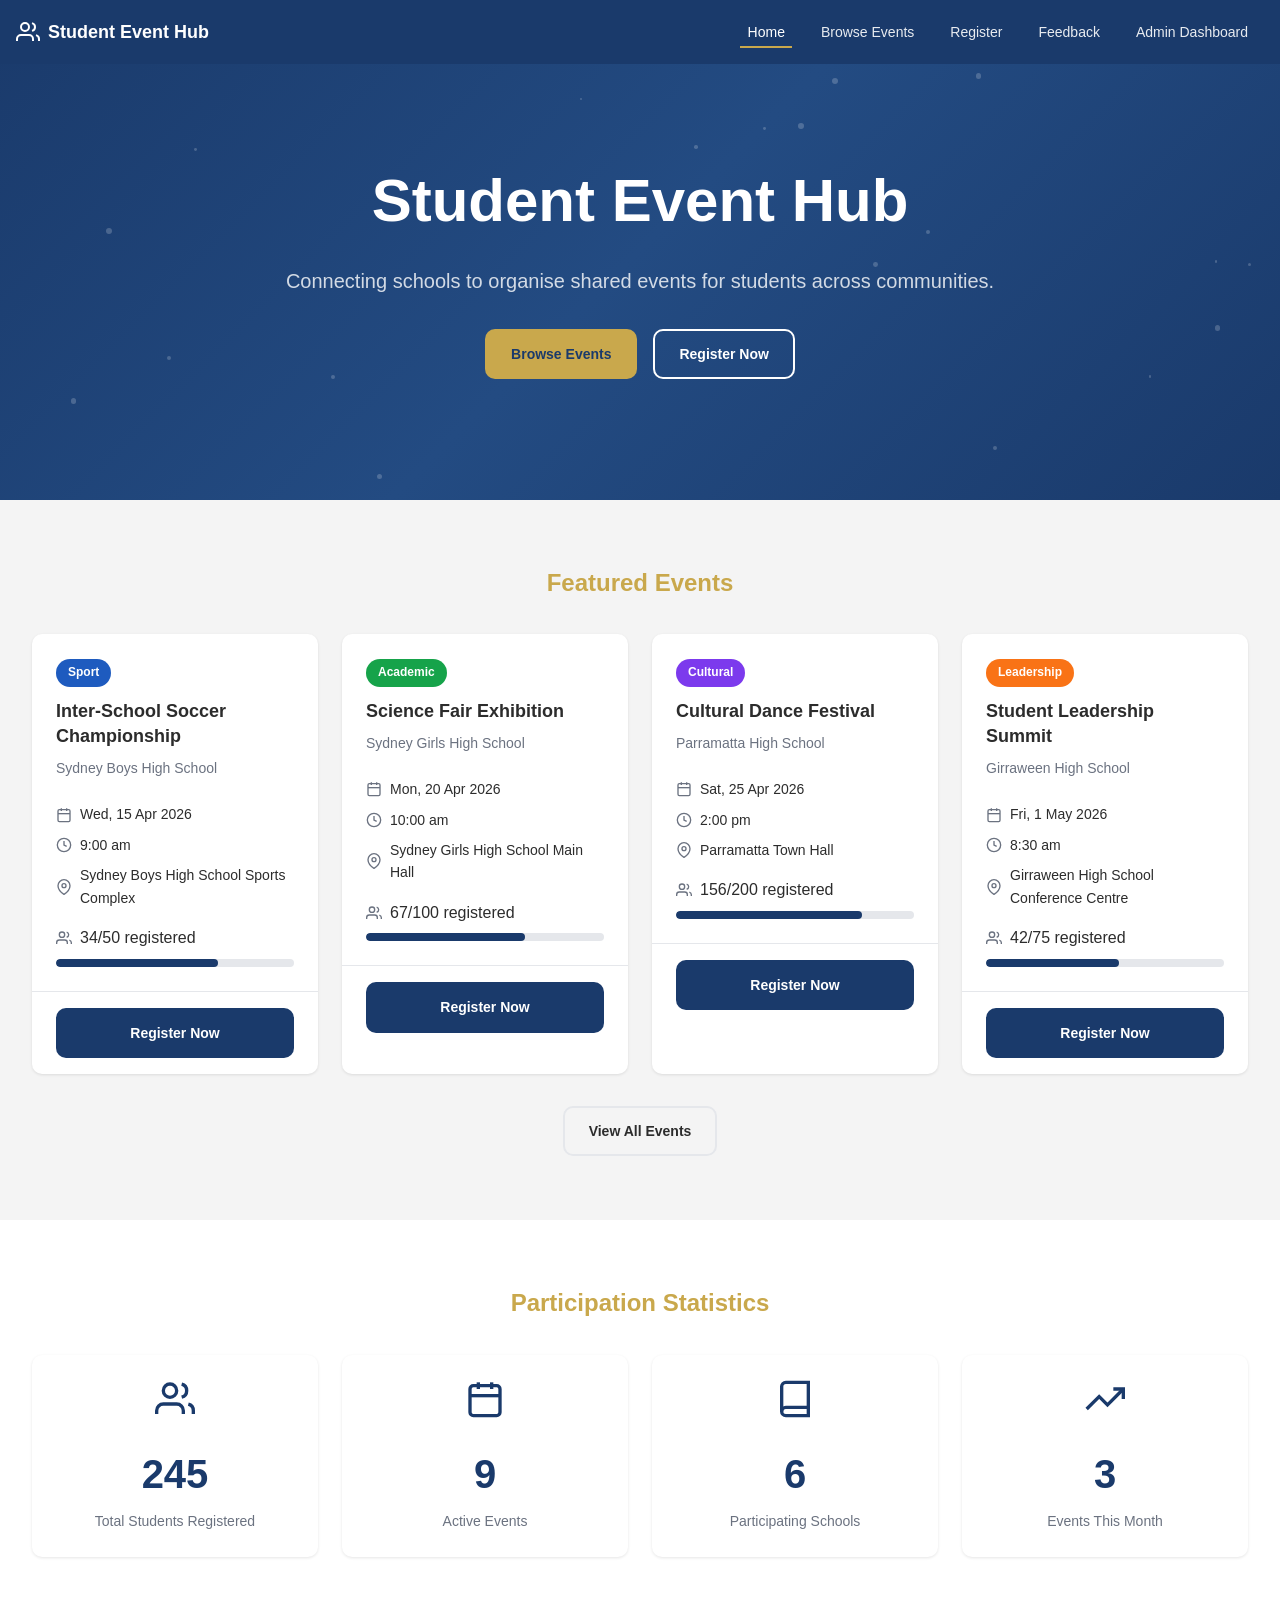
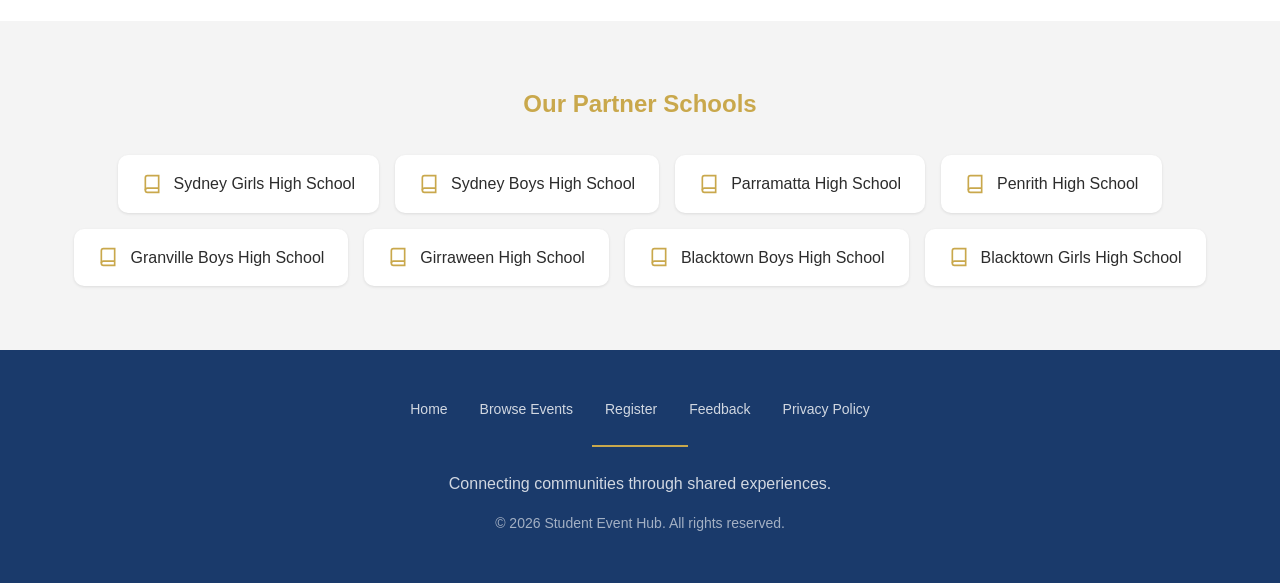
==== index.html @ 15049dcd "Add files via upload" ====
<!DOCTYPE html>
<html lang="en">
<head>
    <meta charset="UTF-8">
    <meta name="viewport" content="width=device-width, initial-scale=1.0">
    <title>Student Event Hub - Connecting Schools Through Events</title>
    <meta name="description" content="Connecting schools to organise shared events for students across communities.">
    <link rel="stylesheet" href="css/style.css">
</head>
<body>
    <!-- Navigation -->
    <nav class="navbar" id="navbar">
        <div class="nav-container">
            <a href="index.html" class="logo">
                <svg class="logo-icon" viewBox="0 0 24 24" fill="none" stroke="currentColor" stroke-width="2">
                    <path d="M17 21v-2a4 4 0 0 0-4-4H5a4 4 0 0 0-4 4v2"></path>
                    <circle cx="9" cy="7" r="4"></circle>
                    <path d="M23 21v-2a4 4 0 0 0-3-3.87"></path>
                    <path d="M16 3.13a4 4 0 0 1 0 7.75"></path>
                </svg>
                <span>Student Event Hub</span>
            </a>
            <button class="mobile-menu-btn" id="mobileMenuBtn" aria-label="Toggle menu">
                <span class="hamburger"></span>
            </button>
            <ul class="nav-links" id="navLinks">
                <li><a href="index.html" class="active">Home</a></li>
                <li><a href="events.html">Browse Events</a></li>
                <li><a href="register.html">Register</a></li>
                <li><a href="feedback.html">Feedback</a></li>
                <li><a href="admin.html">Admin Dashboard</a></li>
            </ul>
        </div>
    </nav>

    <!-- Hero Section -->
    <section class="hero">
        <div class="hero-particles" id="heroParticles"></div>
        <div class="hero-content">
            <h1 class="hero-title animate-fade-up">Student Event Hub</h1>
            <p class="hero-subtitle animate-fade-up delay-1">Connecting schools to organise shared events for students across communities.</p>
            <div class="hero-buttons animate-fade-up delay-2">
                <a href="events.html" class="btn btn-gold">Browse Events</a>
                <a href="register.html" class="btn btn-outline">Register Now</a>
            </div>
        </div>
    </section>

    <!-- Featured Events Section -->
    <section class="section section-gray">
        <div class="container">
            <h2 class="section-heading">Featured Events</h2>
            <div class="events-grid" id="featuredEvents">
                <!-- Events will be populated by JavaScript -->
            </div>
            <div class="text-center mt-8">
                <a href="events.html" class="btn btn-outline-dark">View All Events</a>
            </div>
        </div>
    </section>

    <!-- Statistics Section -->
    <section class="section section-white">
        <div class="container">
            <h2 class="section-heading">Participation Statistics</h2>
            <div class="stats-grid">
                <div class="stat-card">
                    <svg class="stat-icon" viewBox="0 0 24 24" fill="none" stroke="currentColor" stroke-width="2">
                        <path d="M17 21v-2a4 4 0 0 0-4-4H5a4 4 0 0 0-4 4v2"></path>
                        <circle cx="9" cy="7" r="4"></circle>
                        <path d="M23 21v-2a4 4 0 0 0-3-3.87"></path>
                        <path d="M16 3.13a4 4 0 0 1 0 7.75"></path>
                    </svg>
                    <span class="stat-number" data-target="324">0</span>
                    <span class="stat-label">Total Students Registered</span>
                </div>
                <div class="stat-card">
                    <svg class="stat-icon" viewBox="0 0 24 24" fill="none" stroke="currentColor" stroke-width="2">
                        <rect x="3" y="4" width="18" height="18" rx="2" ry="2"></rect>
                        <line x1="16" y1="2" x2="16" y2="6"></line>
                        <line x1="8" y1="2" x2="8" y2="6"></line>
                        <line x1="3" y1="10" x2="21" y2="10"></line>
                    </svg>
                    <span class="stat-number" data-target="12">0</span>
                    <span class="stat-label">Active Events</span>
                </div>
                <div class="stat-card">
                    <svg class="stat-icon" viewBox="0 0 24 24" fill="none" stroke="currentColor" stroke-width="2">
                        <path d="M4 19.5A2.5 2.5 0 0 1 6.5 17H20"></path>
                        <path d="M6.5 2H20v20H6.5A2.5 2.5 0 0 1 4 19.5v-15A2.5 2.5 0 0 1 6.5 2z"></path>
                    </svg>
                    <span class="stat-number" data-target="8">0</span>
                    <span class="stat-label">Participating Schools</span>
                </div>
                <div class="stat-card">
                    <svg class="stat-icon" viewBox="0 0 24 24" fill="none" stroke="currentColor" stroke-width="2">
                        <polyline points="23 6 13.5 15.5 8.5 10.5 1 18"></polyline>
                        <polyline points="17 6 23 6 23 12"></polyline>
                    </svg>
                    <span class="stat-number" data-target="5">0</span>
                    <span class="stat-label">Events This Month</span>
                </div>
            </div>
        </div>
    </section>

    <!-- Partner Schools Section -->
    <section class="section section-gray">
        <div class="container">
            <h2 class="section-heading">Our Partner Schools</h2>
            <div class="schools-grid" id="partnerSchools">
                <!-- Schools will be populated by JavaScript -->
            </div>
        </div>
    </section>

    <!-- Footer -->
    <footer class="footer">
        <div class="container">
            <nav class="footer-nav">
                <a href="index.html">Home</a>
                <a href="events.html">Browse Events</a>
                <a href="register.html">Register</a>
                <a href="feedback.html">Feedback</a>
                <a href="privacy.html">Privacy Policy</a>
            </nav>
            <div class="footer-divider"></div>
            <p class="footer-tagline">Connecting communities through shared experiences.</p>
            <p class="footer-copyright">&copy; 2026 Student Event Hub. All rights reserved.</p>
        </div>
    </footer>

    <script src="js/data.js"></script>
    <script src="js/main.js"></script>
    <script src="js/home.js"></script>
</body>
</html>
---- css/style.css ----
/* ===== CSS Variables ===== */
:root {
    --navy: #1a3a6b;
    --navy-light: #234b82;
    --gold: #c9a84c;
    --background: #f4f4f4;
    --foreground: #2c2c2c;
    --card: #ffffff;
    --muted: #6b7280;
    --border: #e5e7eb;
    --destructive: #dc2626;
    --sport-blue: #1e5bbf;
    --academic-green: #16a34a;
    --cultural-purple: #7c3aed;
    --leadership-orange: #f97316;
    --radius: 0.625rem;
    --shadow: 0 1px 3px rgba(0, 0, 0, 0.1);
    --shadow-lg: 0 10px 15px -3px rgba(0, 0, 0, 0.1);
}

/* ===== Reset & Base ===== */
*, *::before, *::after {
    box-sizing: border-box;
    margin: 0;
    padding: 0;
}

html {
    scroll-behavior: smooth;
}

body {
    font-family: -apple-system, BlinkMacSystemFont, 'Segoe UI', Roboto, 'Helvetica Neue', Arial, sans-serif;
    background-color: var(--background);
    color: var(--foreground);
    line-height: 1.6;
    min-height: 100vh;
}

a {
    text-decoration: none;
    color: inherit;
}

ul {
    list-style: none;
}

button, input, select, textarea {
    font-family: inherit;
    font-size: inherit;
}

img {
    max-width: 100%;
    display: block;
}

/* ===== Utilities ===== */
.container {
    width: 100%;
    max-width: 1280px;
    margin: 0 auto;
    padding: 0 1rem;
}

.text-center {
    text-align: center;
}

.mt-8 {
    margin-top: 2rem;
}

/* ===== Animations ===== */
@keyframes fadeUp {
    from {
        opacity: 0;
        transform: translateY(20px);
    }
    to {
        opacity: 1;
        transform: translateY(0);
    }
}

@keyframes pulse {
    0%, 100% {
        opacity: 0.2;
    }
    50% {
        opacity: 0.5;
    }
}

@keyframes spin {
    to {
        transform: rotate(360deg);
    }
}

.animate-fade-up {
    animation: fadeUp 0.7s ease-out forwards;
    opacity: 0;
}

.delay-1 {
    animation-delay: 0.1s;
}

.delay-2 {
    animation-delay: 0.2s;
}

/* ===== Navigation ===== */
.navbar {
    position: fixed;
    top: 0;
    left: 0;
    right: 0;
    z-index: 1000;
    background-color: var(--navy);
    transition: box-shadow 0.3s ease;
}

.navbar.scrolled {
    box-shadow: var(--shadow-lg);
}

.nav-container {
    display: flex;
    align-items: center;
    justify-content: space-between;
    height: 64px;
    max-width: 1280px;
    margin: 0 auto;
    padding: 0 1rem;
}

.logo {
    display: flex;
    align-items: center;
    gap: 0.5rem;
    color: white;
    font-weight: 700;
    font-size: 1.125rem;
}

.logo-icon {
    width: 24px;
    height: 24px;
}

.nav-links {
    display: flex;
    align-items: center;
    gap: 0.25rem;
}

.nav-links a {
    position: relative;
    padding: 0.5rem 1rem;
    font-size: 0.875rem;
    font-weight: 500;
    color: rgba(255, 255, 255, 0.9);
    transition: color 0.3s ease;
}

.nav-links a::after {
    content: '';
    position: absolute;
    bottom: 0;
    left: 50%;
    transform: translateX(-50%);
    width: 0;
    height: 2px;
    background-color: var(--gold);
    transition: width 0.3s ease;
}

.nav-links a:hover,
.nav-links a.active {
    color: white;
}

.nav-links a:hover::after,
.nav-links a.active::after {
    width: 75%;
}

/* Mobile Menu */
.mobile-menu-btn {
    display: none;
    padding: 0.5rem;
    background: none;
    border: none;
    cursor: pointer;
}

.hamburger {
    display: block;
    width: 24px;
    height: 2px;
    background-color: white;
    position: relative;
    transition: background-color 0.3s ease;
}

.hamburger::before,
.hamburger::after {
    content: '';
    position: absolute;
    left: 0;
    width: 24px;
    height: 2px;
    background-color: white;
    transition: transform 0.3s ease;
}

.hamburger::before {
    top: -8px;
}

.hamburger::after {
    top: 8px;
}

.mobile-menu-btn.active .hamburger {
    background-color: transparent;
}

.mobile-menu-btn.active .hamburger::before {
    transform: translateY(8px) rotate(45deg);
}

.mobile-menu-btn.active .hamburger::after {
    transform: translateY(-8px) rotate(-45deg);
}

@media (max-width: 768px) {
    .mobile-menu-btn {
        display: block;
    }
    
    .nav-links {
        position: absolute;
        top: 64px;
        left: 0;
        right: 0;
        flex-direction: column;
        align-items: stretch;
        background-color: var(--navy);
        padding-bottom: 1rem;
        display: none;
    }
    
    .nav-links.active {
        display: flex;
    }
    
    .nav-links a {
        padding: 0.75rem 1rem;
    }
    
    .nav-links a:hover,
    .nav-links a.active {
        background-color: rgba(255, 255, 255, 0.1);
    }
    
    .nav-links a.active {
        border-left: 2px solid var(--gold);
    }
    
    .nav-links a::after {
        display: none;
    }
}

/* ===== Hero Section ===== */
.hero {
    position: relative;
    background: linear-gradient(135deg, var(--navy) 0%, var(--navy-light) 50%, var(--navy) 100%);
    padding: 8rem 1rem 6rem;
    min-height: 500px;
    display: flex;
    align-items: center;
    justify-content: center;
    overflow: hidden;
}

.hero-particles {
    position: absolute;
    inset: 0;
    pointer-events: none;
}

.particle {
    position: absolute;
    border-radius: 50%;
    background-color: white;
    opacity: 0.2;
    animation: pulse 3s ease-in-out infinite;
}

.hero-content {
    position: relative;
    text-align: center;
    max-width: 800px;
}

.hero-title {
    font-size: 2.5rem;
    font-weight: 700;
    color: white;
    margin-bottom: 1rem;
    text-wrap: balance;
}

.hero-subtitle {
    font-size: 1.125rem;
    color: rgba(255, 255, 255, 0.8);
    margin-bottom: 2rem;
    text-wrap: pretty;
}

.hero-buttons {
    display: flex;
    flex-wrap: wrap;
    gap: 1rem;
    justify-content: center;
}

@media (min-width: 640px) {
    .hero-title {
        font-size: 3rem;
    }
    
    .hero-subtitle {
        font-size: 1.25rem;
    }
}

@media (min-width: 1024px) {
    .hero-title {
        font-size: 3.75rem;
    }
}

/* ===== Buttons ===== */
.btn {
    display: inline-flex;
    align-items: center;
    justify-content: center;
    gap: 0.5rem;
    padding: 0.75rem 1.5rem;
    font-size: 0.875rem;
    font-weight: 600;
    border-radius: var(--radius);
    border: 2px solid transparent;
    cursor: pointer;
    transition: all 0.3s ease;
}

.btn-gold {
    background-color: var(--gold);
    color: var(--navy);
}

.btn-gold:hover {
    background-color: rgba(201, 168, 76, 0.9);
}

.btn-outline {
    background-color: transparent;
    border-color: white;
    color: white;
}

.btn-outline:hover {
    background-color: rgba(255, 255, 255, 0.1);
}

.btn-outline-dark {
    background-color: transparent;
    border-color: var(--border);
    color: var(--foreground);
}

.btn-outline-dark:hover {
    background-color: var(--navy);
    border-color: var(--navy);
    color: white;
}

.btn-primary {
    background-color: var(--navy);
    color: white;
}

.btn-primary:hover {
    background-color: var(--navy-light);
}

.btn-primary:disabled {
    opacity: 0.6;
    cursor: not-allowed;
}

.btn-block {
    width: 100%;
}

/* ===== Sections ===== */
.section {
    padding: 4rem 1rem;
}

.section-gray {
    background-color: var(--background);
}

.section-white {
    background-color: white;
}

.section-navy {
    background-color: var(--navy);
}

.section-heading {
    font-size: 1.5rem;
    font-weight: 700;
    color: var(--gold);
    text-align: center;
    margin-bottom: 2rem;
}

.page-header {
    background-color: var(--navy);
    padding: 5rem 1rem 3rem;
}

.page-header .section-heading {
    color: white;
}

/* ===== Event Cards ===== */
.events-grid {
    display: grid;
    gap: 1.5rem;
    grid-template-columns: 1fr;
}

@media (min-width: 640px) {
    .events-grid {
        grid-template-columns: repeat(2, 1fr);
    }
}

@media (min-width: 1024px) {
    .events-grid {
        grid-template-columns: repeat(4, 1fr);
    }
    
    .events-grid.three-col {
        grid-template-columns: repeat(3, 1fr);
    }
}

.event-card {
    background-color: var(--card);
    border-radius: var(--radius);
    overflow: hidden;
    box-shadow: var(--shadow);
    transition: all 0.3s ease;
    cursor: pointer;
}

.event-card:hover {
    transform: translateY(-4px);
    box-shadow: var(--shadow-lg);
}

.event-card-header {
    padding: 1.5rem;
    position: relative;
}

.event-badge {
    display: inline-block;
    padding: 0.25rem 0.75rem;
    font-size: 0.75rem;
    font-weight: 600;
    border-radius: 9999px;
    color: white;
    margin-bottom: 0.75rem;
}

.badge-sport {
    background-color: var(--sport-blue);
}

.badge-academic {
    background-color: var(--academic-green);
}

.badge-cultural {
    background-color: var(--cultural-purple);
}

.badge-leadership {
    background-color: var(--leadership-orange);
}

.event-title {
    font-size: 1.125rem;
    font-weight: 600;
    color: var(--foreground);
    margin-bottom: 0.5rem;
    line-height: 1.4;
}

.event-school {
    font-size: 0.875rem;
    color: var(--muted);
}

.event-card-body {
    padding: 0 1.5rem 1.5rem;
}

.event-info {
    display: flex;
    flex-direction: column;
    gap: 0.5rem;
    font-size: 0.875rem;
    color: var(--foreground);
}

.event-info-item {
    display: flex;
    align-items: center;
    gap: 0.5rem;
}

.event-info-item svg {
    width: 16px;
    height: 16px;
    color: var(--muted);
    flex-shrink: 0;
}

.event-capacity {
    margin-top: 1rem;
}

.capacity-bar {
    height: 8px;
    background-color: var(--border);
    border-radius: 4px;
    overflow: hidden;
    margin-top: 0.5rem;
}

.capacity-fill {
    height: 100%;
    background-color: var(--navy);
    border-radius: 4px;
    transition: width 0.5s ease;
}

.capacity-fill.warning {
    background-color: var(--leadership-orange);
}

.capacity-fill.full {
    background-color: var(--destructive);
}

.event-card-footer {
    padding: 1rem 1.5rem;
    border-top: 1px solid var(--border);
}

/* ===== Stats Section ===== */
.stats-grid {
    display: grid;
    gap: 1.5rem;
    grid-template-columns: 1fr;
}

@media (min-width: 640px) {
    .stats-grid {
        grid-template-columns: repeat(2, 1fr);
    }
}

@media (min-width: 1024px) {
    .stats-grid {
        grid-template-columns: repeat(4, 1fr);
    }
}

.stat-card {
    background-color: var(--card);
    border-radius: var(--radius);
    padding: 1.5rem;
    text-align: center;
    box-shadow: var(--shadow);
    transition: box-shadow 0.3s ease;
}

.stat-card:hover {
    box-shadow: var(--shadow-lg);
}

.stat-icon {
    width: 40px;
    height: 40px;
    margin: 0 auto 1rem;
    color: var(--navy);
}

.stat-number {
    display: block;
    font-size: 2.5rem;
    font-weight: 700;
    color: var(--navy);
}

.stat-label {
    display: block;
    font-size: 0.875rem;
    color: var(--muted);
    margin-top: 0.25rem;
}

/* ===== Schools Grid ===== */
.schools-grid {
    display: flex;
    flex-wrap: wrap;
    justify-content: center;
    gap: 1rem;
}

.school-card {
    display: flex;
    align-items: center;
    gap: 0.75rem;
    padding: 1rem 1.5rem;
    background-color: var(--card);
    border-radius: var(--radius);
    box-shadow: var(--shadow);
    transition: all 0.3s ease;
    cursor: pointer;
}

.school-card:hover {
    transform: translateY(-2px);
    box-shadow: var(--shadow-lg);
}

.school-card svg {
    width: 20px;
    height: 20px;
    color: var(--gold);
}

.school-card span {
    font-weight: 500;
    color: var(--foreground);
    transition: color 0.3s ease;
}

.school-card:hover span {
    color: var(--navy);
}

/* ===== Forms ===== */
.form-card {
    background-color: var(--card);
    border-radius: var(--radius);
    box-shadow: var(--shadow);
    overflow: hidden;
}

.form-header {
    padding: 1.5rem;
    border-bottom: 1px solid var(--border);
}

.form-title {
    font-size: 1.25rem;
    font-weight: 600;
    color: var(--foreground);
    margin-bottom: 0.25rem;
}

.form-description {
    font-size: 0.875rem;
    color: var(--muted);
}

.form-body {
    padding: 1.5rem;
}

.form-group {
    margin-bottom: 1.5rem;
}

.form-group:last-child {
    margin-bottom: 0;
}

.form-label {
    display: block;
    font-size: 0.875rem;
    font-weight: 500;
    color: var(--foreground);
    margin-bottom: 0.5rem;
}

.form-input,
.form-select,
.form-textarea {
    width: 100%;
    padding: 0.75rem 1rem;
    font-size: 0.875rem;
    border: 1px solid var(--border);
    border-radius: var(--radius);
    background-color: white;
    color: var(--foreground);
    transition: border-color 0.3s ease, box-shadow 0.3s ease;
}

.form-input:focus,
.form-select:focus,
.form-textarea:focus {
    outline: none;
    border-color: var(--navy);
    box-shadow: 0 0 0 3px rgba(26, 58, 107, 0.1);
}

.form-input.error,
.form-select.error,
.form-textarea.error {
    border-color: var(--destructive);
}

.form-error {
    font-size: 0.75rem;
    color: var(--destructive);
    margin-top: 0.25rem;
}

.form-textarea {
    min-height: 120px;
    resize: vertical;
}

/* Search Input */
.search-wrapper {
    position: relative;
}

.search-wrapper svg {
    position: absolute;
    left: 1rem;
    top: 50%;
    transform: translateY(-50%);
    width: 16px;
    height: 16px;
    color: var(--muted);
}

.search-wrapper .form-input {
    padding-left: 2.5rem;
}

/* ===== Star Rating ===== */
.star-rating {
    display: flex;
    gap: 0.25rem;
}

.star-rating button {
    background: none;
    border: none;
    cursor: pointer;
    padding: 0.25rem;
    transition: transform 0.2s ease;
}

.star-rating button:hover {
    transform: scale(1.1);
}

.star-rating svg {
    width: 32px;
    height: 32px;
    color: var(--muted);
    transition: color 0.2s ease;
}

.star-rating button.active svg,
.star-rating button:hover svg {
    color: var(--gold);
    fill: var(--gold);
}

.star-display {
    display: flex;
    gap: 2px;
}

.star-display svg {
    width: 14px;
    height: 14px;
    color: var(--muted);
}

.star-display svg.filled {
    color: var(--gold);
    fill: var(--gold);
}

/* ===== Success Message ===== */
.success-message {
    text-align: center;
    padding: 2rem;
    animation: fadeUp 0.5s ease-out;
}

.success-icon {
    width: 80px;
    height: 80px;
    border-radius: 50%;
    background-color: rgba(22, 163, 74, 0.1);
    display: flex;
    align-items: center;
    justify-content: center;
    margin: 0 auto 1rem;
}

.success-icon svg {
    width: 40px;
    height: 40px;
    color: var(--academic-green);
}

.success-title {
    font-size: 1.5rem;
    font-weight: 700;
    color: var(--foreground);
    margin-bottom: 0.5rem;
}

.success-text {
    color: var(--muted);
    margin-bottom: 1.5rem;
}

/* ===== Feedback Cards ===== */
.feedback-list {
    display: flex;
    flex-direction: column;
    gap: 1rem;
    max-height: 500px;
    overflow-y: auto;
    padding-right: 0.5rem;
}

.feedback-card {
    background-color: var(--card);
    border-radius: var(--radius);
    padding: 1rem;
    box-shadow: var(--shadow);
    animation: fadeUp 0.3s ease-out;
}

.feedback-header {
    display: flex;
    align-items: center;
    justify-content: space-between;
    margin-bottom: 0.5rem;
}

.feedback-event {
    font-weight: 500;
    color: var(--foreground);
}

.feedback-comment {
    font-size: 0.875rem;
    color: var(--foreground);
    line-height: 1.5;
}

.feedback-date {
    font-size: 0.75rem;
    color: var(--muted);
    margin-top: 0.5rem;
}

/* ===== Filters ===== */
.filters-section {
    background-color: white;
    border-bottom: 1px solid var(--border);
    padding: 1.5rem 1rem;
}

.filters-grid {
    display: grid;
    gap: 1rem;
    grid-template-columns: 1fr;
}

@media (min-width: 640px) {
    .filters-grid {
        grid-template-columns: 2fr repeat(3, 1fr);
    }
}

.filter-toggle {
    display: flex;
    align-items: center;
    gap: 0.5rem;
}

@media (min-width: 640px) {
    .filter-toggle {
        display: none;
    }
}

/* ===== Admin Dashboard ===== */
.admin-grid {
    display: grid;
    gap: 1.5rem;
    grid-template-columns: 1fr;
}

@media (min-width: 1024px) {
    .admin-grid {
        grid-template-columns: repeat(2, 1fr);
    }
}

.admin-card {
    background-color: var(--card);
    border-radius: var(--radius);
    box-shadow: var(--shadow);
    overflow: hidden;
}

.admin-card-header {
    padding: 1rem 1.5rem;
    border-bottom: 1px solid var(--border);
    display: flex;
    align-items: center;
    justify-content: space-between;
}

.admin-card-title {
    font-size: 1.125rem;
    font-weight: 600;
    color: var(--foreground);
}

.admin-card-body {
    padding: 1.5rem;
}

.admin-table {
    width: 100%;
    border-collapse: collapse;
}

.admin-table th,
.admin-table td {
    padding: 0.75rem;
    text-align: left;
    border-bottom: 1px solid var(--border);
    font-size: 0.875rem;
}

.admin-table th {
    font-weight: 600;
    color: var(--muted);
    background-color: var(--background);
}

.admin-table td {
    color: var(--foreground);
}

.admin-table tr:last-child td {
    border-bottom: none;
}

.table-responsive {
    overflow-x: auto;
}

/* ===== Tabs ===== */
.tabs {
    display: flex;
    border-bottom: 1px solid var(--border);
    margin-bottom: 1.5rem;
}

.tab {
    padding: 0.75rem 1.5rem;
    font-size: 0.875rem;
    font-weight: 500;
    color: var(--muted);
    background: none;
    border: none;
    cursor: pointer;
    position: relative;
    transition: color 0.3s ease;
}

.tab:hover {
    color: var(--foreground);
}

.tab.active {
    color: var(--navy);
}

.tab.active::after {
    content: '';
    position: absolute;
    bottom: -1px;
    left: 0;
    right: 0;
    height: 2px;
    background-color: var(--navy);
}

.tab-content {
    display: none;
}

.tab-content.active {
    display: block;
}

/* ===== Empty State ===== */
.empty-state {
    text-align: center;
    padding: 4rem 2rem;
}

.empty-icon {
    width: 96px;
    height: 96px;
    border-radius: 50%;
    background-color: var(--background);
    display: flex;
    align-items: center;
    justify-content: center;
    margin: 0 auto 1rem;
}

.empty-icon svg {
    width: 40px;
    height: 40px;
    color: var(--muted);
}

.empty-title {
    font-size: 1.125rem;
    font-weight: 600;
    color: var(--foreground);
    margin-bottom: 0.25rem;
}

.empty-text {
    color: var(--muted);
    margin-bottom: 1rem;
}

/* ===== Privacy Policy ===== */
.prose {
    max-width: 800px;
    margin: 0 auto;
}

.prose h3 {
    font-size: 1.25rem;
    font-weight: 600;
    color: var(--foreground);
    margin: 2rem 0 1rem;
}

.prose p {
    color: var(--foreground);
    margin-bottom: 1rem;
    line-height: 1.7;
}

.prose ul {
    margin-bottom: 1rem;
    padding-left: 1.5rem;
}

.prose li {
    color: var(--foreground);
    margin-bottom: 0.5rem;
    list-style: disc;
}

/* ===== Footer ===== */
.footer {
    background-color: var(--navy);
    color: white;
    padding: 3rem 1rem;
}

.footer-nav {
    display: flex;
    flex-wrap: wrap;
    justify-content: center;
    gap: 1rem 2rem;
    margin-bottom: 1.5rem;
}

.footer-nav a {
    font-size: 0.875rem;
    color: rgba(255, 255, 255, 0.8);
    transition: color 0.3s ease;
}

.footer-nav a:hover {
    color: white;
}

.footer-divider {
    width: 96px;
    height: 2px;
    background-color: var(--gold);
    margin: 0 auto 1.5rem;
}

.footer-tagline {
    text-align: center;
    color: rgba(255, 255, 255, 0.8);
    margin-bottom: 1rem;
}

.footer-copyright {
    text-align: center;
    font-size: 0.875rem;
    color: rgba(255, 255, 255, 0.6);
}

/* ===== Notice Box ===== */
.notice-box {
    background-color: var(--card);
    border: 1px solid var(--border);
    border-radius: var(--radius);
    padding: 1rem;
    font-size: 0.875rem;
    color: var(--muted);
    margin-top: 1.5rem;
}

/* ===== Loading Spinner ===== */
.spinner {
    width: 16px;
    height: 16px;
    border: 2px solid white;
    border-top-color: transparent;
    border-radius: 50%;
    animation: spin 0.6s linear infinite;
}

/* ===== Alert ===== */
.alert {
    padding: 0.75rem 1rem;
    border-radius: var(--radius);
    font-size: 0.875rem;
    margin-bottom: 1rem;
}

.alert-error {
    background-color: rgba(220, 38, 38, 0.1);
    color: var(--destructive);
}

/* ===== Two Column Layout ===== */
.two-col-grid {
    display: grid;
    gap: 2rem;
    grid-template-columns: 1fr;
}

@media (min-width: 1024px) {
    .two-col-grid {
        grid-template-columns: 1fr 1fr;
    }
}

.feedback-sidebar-title {
    font-size: 1.25rem;
    font-weight: 700;
    color: var(--gold);
    margin-bottom: 1rem;
}

/* ===== Modal ===== */
.modal-overlay {
    position: fixed;
    inset: 0;
    background-color: rgba(0, 0, 0, 0.5);
    display: flex;
    align-items: center;
    justify-content: center;
    z-index: 2000;
    opacity: 0;
    visibility: hidden;
    transition: opacity 0.3s ease, visibility 0.3s ease;
}

.modal-overlay.active {
    opacity: 1;
    visibility: visible;
}

.modal {
    background-color: var(--card);
    border-radius: var(--radius);
    max-width: 600px;
    width: 90%;
    max-height: 90vh;
    overflow-y: auto;
    transform: scale(0.9);
    transition: transform 0.3s ease;
}

.modal-overlay.active .modal {
    transform: scale(1);
}

.modal-header {
    padding: 1.5rem;
    border-bottom: 1px solid var(--border);
    display: flex;
    align-items: flex-start;
    justify-content: space-between;
}

.modal-title {
    font-size: 1.25rem;
    font-weight: 600;
    color: var(--foreground);
}

.modal-close {
    background: none;
    border: none;
    cursor: pointer;
    padding: 0.25rem;
    color: var(--muted);
    transition: color 0.3s ease;
}

.modal-close:hover {
    color: var(--foreground);
}

.modal-body {
    padding: 1.5rem;
}

.modal-footer {
    padding: 1rem 1.5rem;
    border-top: 1px solid var(--border);
    display: flex;
    justify-content: flex-end;
    gap: 0.5rem;
}

/* ===== Result Count ===== */
.result-count {
    font-size: 0.875rem;
    color: var(--muted);
    margin-bottom: 1rem;
}

/* ===== Scrollbar ===== */
::-webkit-scrollbar {
    width: 8px;
}

::-webkit-scrollbar-track {
    background: var(--background);
}

::-webkit-scrollbar-thumb {
    background: var(--border);
    border-radius: 4px;
}

::-webkit-scrollbar-thumb:hover {
    background: var(--muted);
}
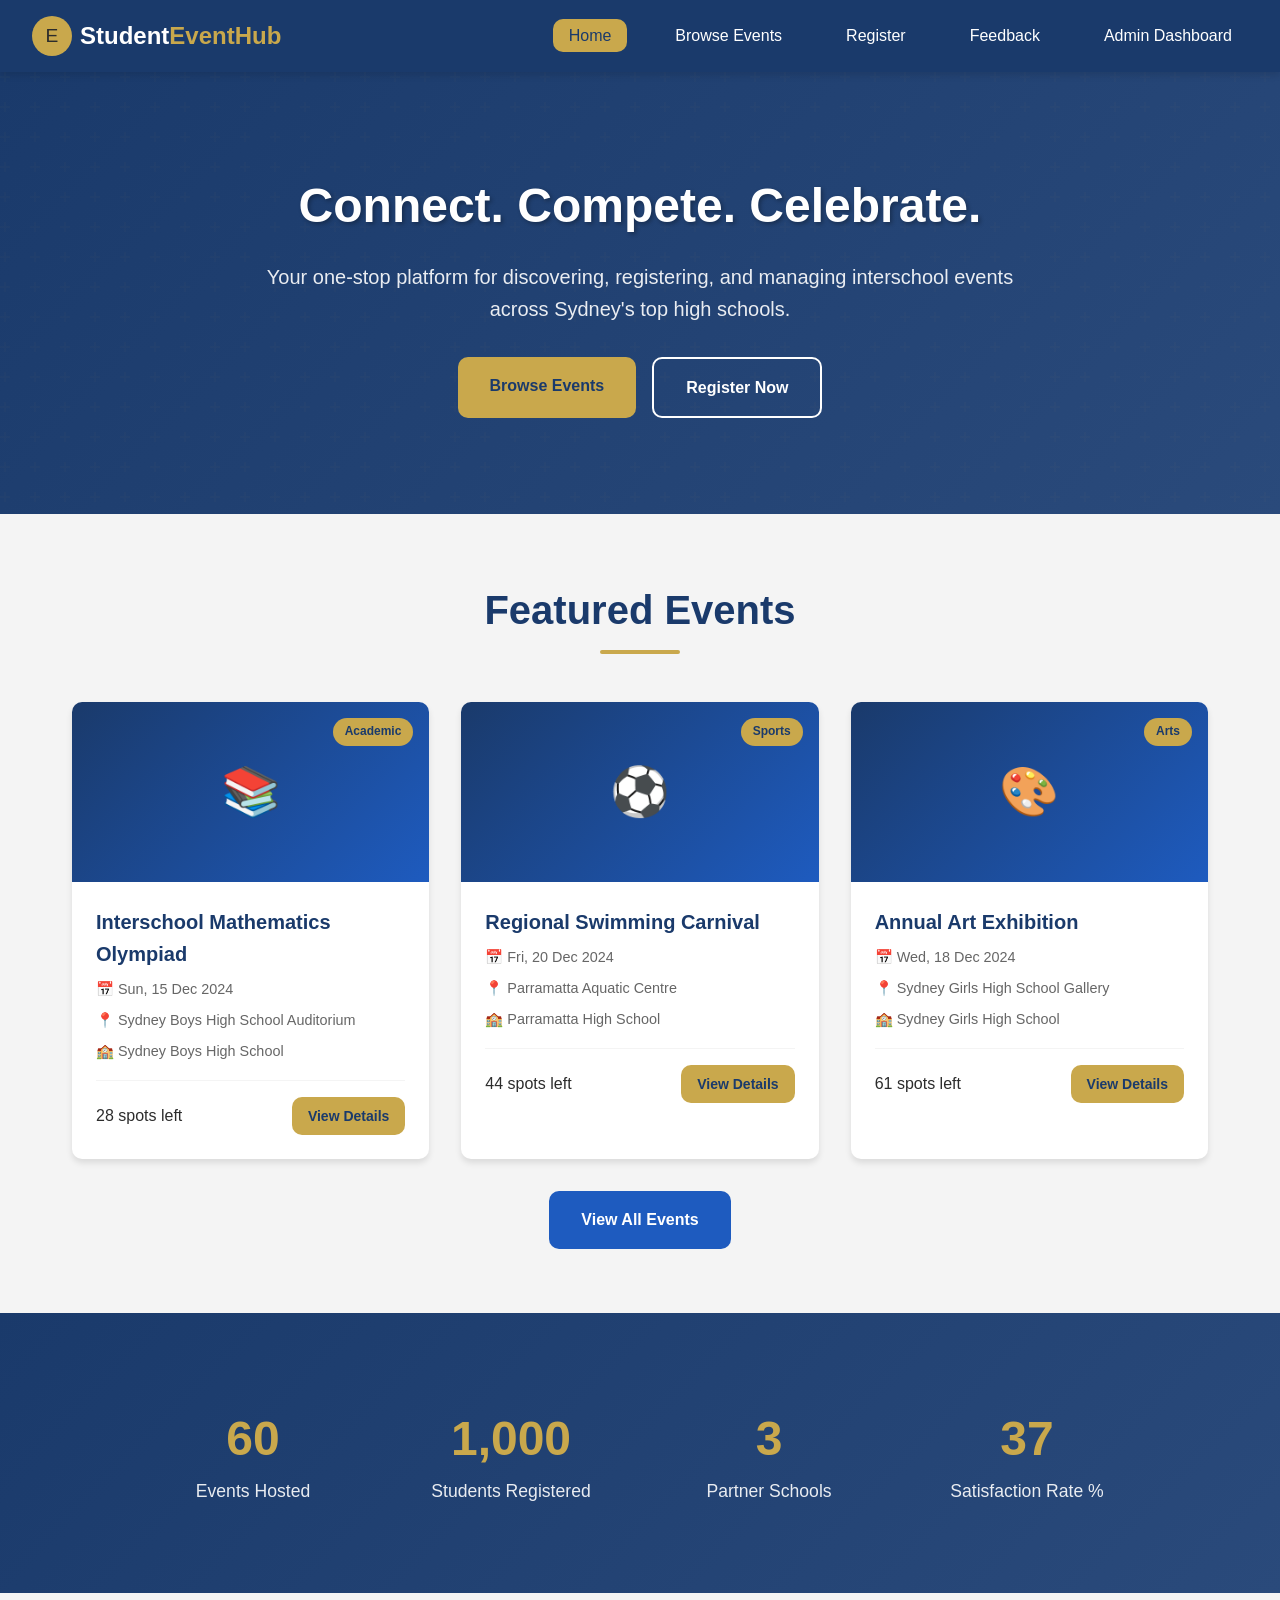
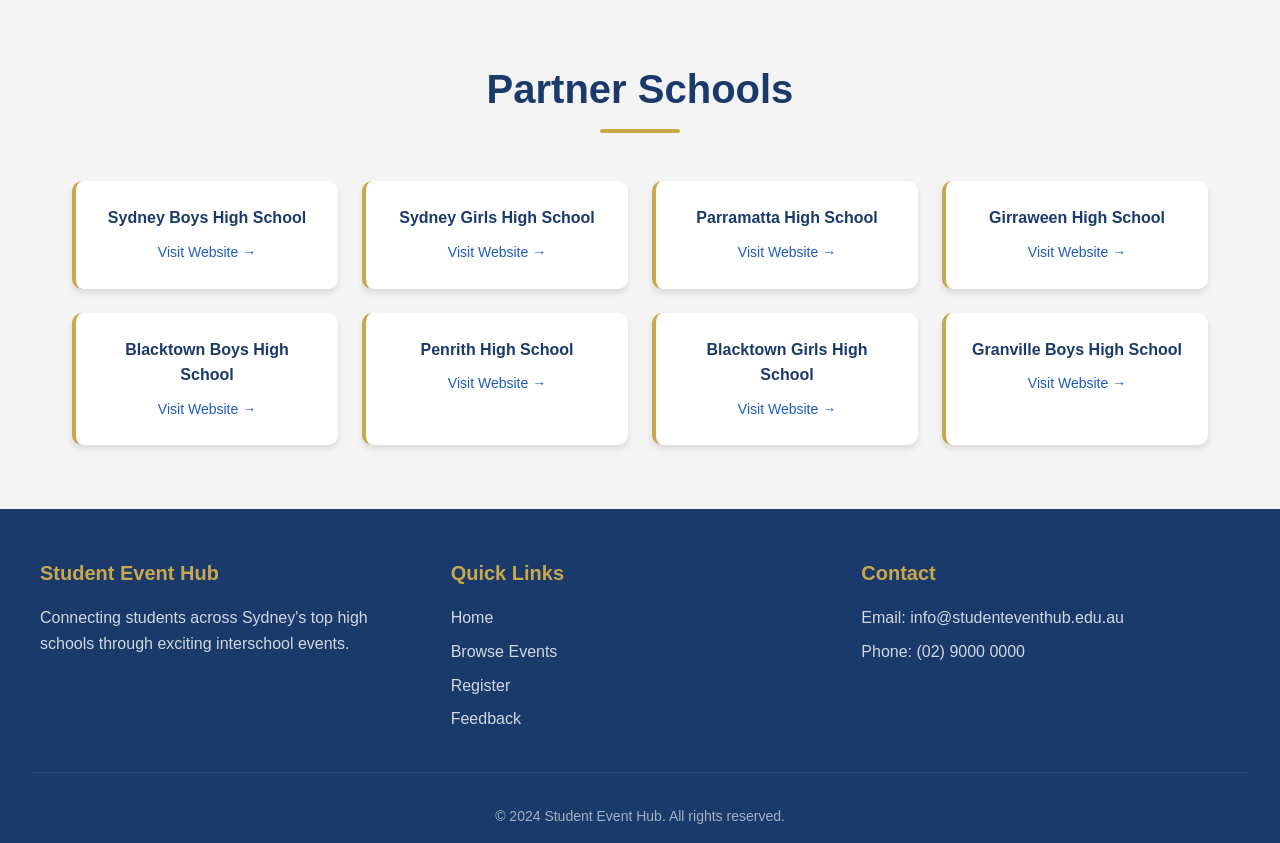
==== commit b37b5d2f: "Add files via upload" ====
--- a/index.html
+++ b/index.html
@@ -1,137 +1,127 @@
 <!DOCTYPE html>
 <html lang="en">
 <head>
-    <meta charset="UTF-8">
-    <meta name="viewport" content="width=device-width, initial-scale=1.0">
-    <title>Student Event Hub - Connecting Schools Through Events</title>
-    <meta name="description" content="Connecting schools to organise shared events for students across communities.">
-    <link rel="stylesheet" href="css/style.css">
+  <meta charset="UTF-8">
+  <meta name="viewport" content="width=device-width, initial-scale=1.0">
+  <title>Student Event Hub - Interschool Event Management</title>
+  <link rel="stylesheet" href="css/style.css">
 </head>
 <body>
-    <!-- Navigation -->
-    <nav class="navbar" id="navbar">
-        <div class="nav-container">
-            <a href="index.html" class="logo">
-                <svg class="logo-icon" viewBox="0 0 24 24" fill="none" stroke="currentColor" stroke-width="2">
-                    <path d="M17 21v-2a4 4 0 0 0-4-4H5a4 4 0 0 0-4 4v2"></path>
-                    <circle cx="9" cy="7" r="4"></circle>
-                    <path d="M23 21v-2a4 4 0 0 0-3-3.87"></path>
-                    <path d="M16 3.13a4 4 0 0 1 0 7.75"></path>
-                </svg>
-                <span>Student Event Hub</span>
-            </a>
-            <button class="mobile-menu-btn" id="mobileMenuBtn" aria-label="Toggle menu">
-                <span class="hamburger"></span>
-            </button>
-            <ul class="nav-links" id="navLinks">
-                <li><a href="index.html" class="active">Home</a></li>
-                <li><a href="events.html">Browse Events</a></li>
-                <li><a href="register.html">Register</a></li>
-                <li><a href="feedback.html">Feedback</a></li>
-                <li><a href="admin.html">Admin Dashboard</a></li>
-            </ul>
-        </div>
-    </nav>
+  <!-- Navigation -->
+  <nav class="navbar">
+    <a href="index.html" class="logo">
+      <div class="logo-icon">E</div>
+      <h1>Student<span>EventHub</span></h1>
+    </a>
+    <div class="hamburger" id="hamburger">
+      <span></span>
+      <span></span>
+      <span></span>
+    </div>
+    <ul class="nav-links" id="navLinks">
+      <li><a href="index.html" class="active">Home</a></li>
+      <li><a href="events.html">Browse Events</a></li>
+      <li><a href="register.html">Register</a></li>
+      <li><a href="feedback.html">Feedback</a></li>
+      <li><a href="admin.html">Admin Dashboard</a></li>
+    </ul>
+  </nav>
 
-    <!-- Hero Section -->
-    <section class="hero">
-        <div class="hero-particles" id="heroParticles"></div>
-        <div class="hero-content">
-            <h1 class="hero-title animate-fade-up">Student Event Hub</h1>
-            <p class="hero-subtitle animate-fade-up delay-1">Connecting schools to organise shared events for students across communities.</p>
-            <div class="hero-buttons animate-fade-up delay-2">
-                <a href="events.html" class="btn btn-gold">Browse Events</a>
-                <a href="register.html" class="btn btn-outline">Register Now</a>
-            </div>
-        </div>
-    </section>
+  <!-- Hero Section -->
+  <section class="hero">
+    <div class="hero-content">
+      <h2>Connect. Compete. Celebrate.</h2>
+      <p>Your one-stop platform for discovering, registering, and managing interschool events across Sydney's top high schools.</p>
+      <div class="hero-buttons">
+        <a href="events.html" class="btn btn-primary">Browse Events</a>
+        <a href="register.html" class="btn btn-secondary">Register Now</a>
+      </div>
+    </div>
+  </section>
 
-    <!-- Featured Events Section -->
-    <section class="section section-gray">
-        <div class="container">
-            <h2 class="section-heading">Featured Events</h2>
-            <div class="events-grid" id="featuredEvents">
-                <!-- Events will be populated by JavaScript -->
-            </div>
-            <div class="text-center mt-8">
-                <a href="events.html" class="btn btn-outline-dark">View All Events</a>
-            </div>
-        </div>
-    </section>
+  <!-- Featured Events Section -->
+  <section class="section">
+    <div class="section-title">
+      <h2>Featured Events</h2>
+      <div class="gold-divider"></div>
+    </div>
+    <div class="cards-grid" id="featuredEvents">
+      <!-- Events will be dynamically loaded -->
+    </div>
+    <div class="text-center mt-4">
+      <a href="events.html" class="btn btn-cta">View All Events</a>
+    </div>
+  </section>
 
-    <!-- Statistics Section -->
-    <section class="section section-white">
-        <div class="container">
-            <h2 class="section-heading">Participation Statistics</h2>
-            <div class="stats-grid">
-                <div class="stat-card">
-                    <svg class="stat-icon" viewBox="0 0 24 24" fill="none" stroke="currentColor" stroke-width="2">
-                        <path d="M17 21v-2a4 4 0 0 0-4-4H5a4 4 0 0 0-4 4v2"></path>
-                        <circle cx="9" cy="7" r="4"></circle>
-                        <path d="M23 21v-2a4 4 0 0 0-3-3.87"></path>
-                        <path d="M16 3.13a4 4 0 0 1 0 7.75"></path>
-                    </svg>
-                    <span class="stat-number" data-target="324">0</span>
-                    <span class="stat-label">Total Students Registered</span>
-                </div>
-                <div class="stat-card">
-                    <svg class="stat-icon" viewBox="0 0 24 24" fill="none" stroke="currentColor" stroke-width="2">
-                        <rect x="3" y="4" width="18" height="18" rx="2" ry="2"></rect>
-                        <line x1="16" y1="2" x2="16" y2="6"></line>
-                        <line x1="8" y1="2" x2="8" y2="6"></line>
-                        <line x1="3" y1="10" x2="21" y2="10"></line>
-                    </svg>
-                    <span class="stat-number" data-target="12">0</span>
-                    <span class="stat-label">Active Events</span>
-                </div>
-                <div class="stat-card">
-                    <svg class="stat-icon" viewBox="0 0 24 24" fill="none" stroke="currentColor" stroke-width="2">
-                        <path d="M4 19.5A2.5 2.5 0 0 1 6.5 17H20"></path>
-                        <path d="M6.5 2H20v20H6.5A2.5 2.5 0 0 1 4 19.5v-15A2.5 2.5 0 0 1 6.5 2z"></path>
-                    </svg>
-                    <span class="stat-number" data-target="8">0</span>
-                    <span class="stat-label">Participating Schools</span>
-                </div>
-                <div class="stat-card">
-                    <svg class="stat-icon" viewBox="0 0 24 24" fill="none" stroke="currentColor" stroke-width="2">
-                        <polyline points="23 6 13.5 15.5 8.5 10.5 1 18"></polyline>
-                        <polyline points="17 6 23 6 23 12"></polyline>
-                    </svg>
-                    <span class="stat-number" data-target="5">0</span>
-                    <span class="stat-label">Events This Month</span>
-                </div>
-            </div>
-        </div>
-    </section>
+  <!-- Stats Section -->
+  <section class="stats-section">
+    <div class="stats-grid">
+      <div class="stat-item fade-in">
+        <span class="stat-number" data-target="150">0</span>
+        <span class="stat-label">Events Hosted</span>
+      </div>
+      <div class="stat-item fade-in">
+        <span class="stat-number" data-target="2500">0</span>
+        <span class="stat-label">Students Registered</span>
+      </div>
+      <div class="stat-item fade-in">
+        <span class="stat-number" data-target="8">0</span>
+        <span class="stat-label">Partner Schools</span>
+      </div>
+      <div class="stat-item fade-in">
+        <span class="stat-number" data-target="95">0</span>
+        <span class="stat-label">Satisfaction Rate %</span>
+      </div>
+    </div>
+  </section>
 
-    <!-- Partner Schools Section -->
-    <section class="section section-gray">
-        <div class="container">
-            <h2 class="section-heading">Our Partner Schools</h2>
-            <div class="schools-grid" id="partnerSchools">
-                <!-- Schools will be populated by JavaScript -->
-            </div>
-        </div>
-    </section>
+  <!-- Partner Schools Section -->
+  <section class="section">
+    <div class="section-title">
+      <h2>Partner Schools</h2>
+      <div class="gold-divider"></div>
+    </div>
+    <div class="schools-grid" id="schoolsGrid">
+      <!-- Schools will be dynamically loaded -->
+    </div>
+  </section>
 
-    <!-- Footer -->
-    <footer class="footer">
-        <div class="container">
-            <nav class="footer-nav">
-                <a href="index.html">Home</a>
-                <a href="events.html">Browse Events</a>
-                <a href="register.html">Register</a>
-                <a href="feedback.html">Feedback</a>
-                <a href="privacy.html">Privacy Policy</a>
-            </nav>
-            <div class="footer-divider"></div>
-            <p class="footer-tagline">Connecting communities through shared experiences.</p>
-            <p class="footer-copyright">&copy; 2026 Student Event Hub. All rights reserved.</p>
-        </div>
-    </footer>
+  <!-- Footer -->
+  <footer class="footer">
+    <div class="footer-content">
+      <div class="footer-section">
+        <h3>Student Event Hub</h3>
+        <p>Connecting students across Sydney's top high schools through exciting interschool events.</p>
+      </div>
+      <div class="footer-section">
+        <h3>Quick Links</h3>
+        <a href="index.html">Home</a>
+        <a href="events.html">Browse Events</a>
+        <a href="register.html">Register</a>
+        <a href="feedback.html">Feedback</a>
+      </div>
+      <div class="footer-section">
+        <h3>Contact</h3>
+        <p>Email: info@studenteventhub.edu.au</p>
+        <p>Phone: (02) 9000 0000</p>
+      </div>
+    </div>
+    <div class="footer-bottom">
+      <p>&copy; 2024 Student Event Hub. All rights reserved.</p>
+    </div>
+  </footer>
 
-    <script src="js/data.js"></script>
-    <script src="js/main.js"></script>
-    <script src="js/home.js"></script>
+  <script src="js/script.js"></script>
+  <script>
+    // Initialize home page
+    document.addEventListener('DOMContentLoaded', function() {
+      initializeData();
+      renderFeaturedEvents();
+      renderSchools();
+      initNavigation();
+      initScrollAnimations();
+      initStatCounters();
+    });
+  </script>
 </body>
 </html>
--- a/css/style.css
+++ b/css/style.css
@@ -1,1310 +1,1327 @@
-/* ===== CSS Variables ===== */
+/* =============================================
+   STUDENT EVENT HUB - MAIN STYLESHEET
+   ============================================= */
+
+/* CSS Variables - Design System */
 :root {
-    --navy: #1a3a6b;
-    --navy-light: #234b82;
-    --gold: #c9a84c;
-    --background: #f4f4f4;
-    --foreground: #2c2c2c;
-    --card: #ffffff;
-    --muted: #6b7280;
-    --border: #e5e7eb;
-    --destructive: #dc2626;
-    --sport-blue: #1e5bbf;
-    --academic-green: #16a34a;
-    --cultural-purple: #7c3aed;
-    --leadership-orange: #f97316;
-    --radius: 0.625rem;
-    --shadow: 0 1px 3px rgba(0, 0, 0, 0.1);
-    --shadow-lg: 0 10px 15px -3px rgba(0, 0, 0, 0.1);
-}
-
-/* ===== Reset & Base ===== */
-*, *::before, *::after {
-    box-sizing: border-box;
-    margin: 0;
-    padding: 0;
+  --navy: #1a3a6b;
+  --gold: #c9a84c;
+  --light-grey: #f4f4f4;
+  --white: #ffffff;
+  --charcoal: #2c2c2c;
+  --cta-blue: #1e5bbf;
+  --border-radius: 10px;
+  --shadow: 0 4px 6px rgba(0, 0, 0, 0.1);
+  --shadow-hover: 0 8px 15px rgba(0, 0, 0, 0.15);
+  --transition: all 0.3s ease;
+}
+
+/* Reset & Base Styles */
+* {
+  margin: 0;
+  padding: 0;
+  box-sizing: border-box;
 }
 
 html {
-    scroll-behavior: smooth;
+  scroll-behavior: smooth;
 }
 
 body {
-    font-family: -apple-system, BlinkMacSystemFont, 'Segoe UI', Roboto, 'Helvetica Neue', Arial, sans-serif;
-    background-color: var(--background);
-    color: var(--foreground);
-    line-height: 1.6;
-    min-height: 100vh;
+  font-family: 'Segoe UI', Tahoma, Geneva, Verdana, sans-serif;
+  background-color: var(--light-grey);
+  color: var(--charcoal);
+  line-height: 1.6;
 }
 
 a {
-    text-decoration: none;
-    color: inherit;
+  text-decoration: none;
+  color: inherit;
 }
 
 ul {
-    list-style: none;
-}
-
-button, input, select, textarea {
-    font-family: inherit;
-    font-size: inherit;
+  list-style: none;
 }
 
 img {
-    max-width: 100%;
-    display: block;
-}
-
-/* ===== Utilities ===== */
-.container {
-    width: 100%;
-    max-width: 1280px;
-    margin: 0 auto;
-    padding: 0 1rem;
-}
-
-.text-center {
-    text-align: center;
-}
-
-.mt-8 {
-    margin-top: 2rem;
-}
-
-/* ===== Animations ===== */
-@keyframes fadeUp {
-    from {
-        opacity: 0;
-        transform: translateY(20px);
-    }
-    to {
-        opacity: 1;
-        transform: translateY(0);
-    }
-}
-
-@keyframes pulse {
-    0%, 100% {
-        opacity: 0.2;
-    }
-    50% {
-        opacity: 0.5;
-    }
-}
-
-@keyframes spin {
-    to {
-        transform: rotate(360deg);
-    }
-}
-
-.animate-fade-up {
-    animation: fadeUp 0.7s ease-out forwards;
-    opacity: 0;
-}
-
-.delay-1 {
-    animation-delay: 0.1s;
-}
-
-.delay-2 {
-    animation-delay: 0.2s;
-}
-
-/* ===== Navigation ===== */
+  max-width: 100%;
+  height: auto;
+}
+
+/* =============================================
+   NAVIGATION
+   ============================================= */
 .navbar {
-    position: fixed;
-    top: 0;
+  position: sticky;
+  top: 0;
+  background-color: var(--navy);
+  padding: 1rem 2rem;
+  display: flex;
+  justify-content: space-between;
+  align-items: center;
+  z-index: 1000;
+  box-shadow: var(--shadow);
+}
+
+.logo {
+  display: flex;
+  align-items: center;
+  gap: 0.5rem;
+}
+
+.logo-icon {
+  width: 40px;
+  height: 40px;
+  background: var(--gold);
+  border-radius: 50%;
+  display: flex;
+  align-items: center;
+  justify-content: center;
+  font-size: 1.2rem;
+}
+
+.logo h1 {
+  color: var(--white);
+  font-size: 1.5rem;
+  font-weight: 700;
+}
+
+.logo span {
+  color: var(--gold);
+}
+
+.nav-links {
+  display: flex;
+  gap: 2rem;
+}
+
+.nav-links a {
+  color: var(--white);
+  font-weight: 500;
+  padding: 0.5rem 1rem;
+  border-radius: var(--border-radius);
+  transition: var(--transition);
+}
+
+.nav-links a:hover,
+.nav-links a.active {
+  background-color: var(--gold);
+  color: var(--navy);
+}
+
+.hamburger {
+  display: none;
+  flex-direction: column;
+  gap: 5px;
+  cursor: pointer;
+  padding: 5px;
+}
+
+.hamburger span {
+  width: 25px;
+  height: 3px;
+  background-color: var(--white);
+  border-radius: 3px;
+  transition: var(--transition);
+}
+
+.hamburger.active span:nth-child(1) {
+  transform: rotate(45deg) translate(5px, 5px);
+}
+
+.hamburger.active span:nth-child(2) {
+  opacity: 0;
+}
+
+.hamburger.active span:nth-child(3) {
+  transform: rotate(-45deg) translate(7px, -6px);
+}
+
+/* Mobile Navigation */
+@media (max-width: 768px) {
+  .hamburger {
+    display: flex;
+  }
+
+  .nav-links {
+    position: absolute;
+    top: 100%;
     left: 0;
     right: 0;
-    z-index: 1000;
     background-color: var(--navy);
-    transition: box-shadow 0.3s ease;
-}
-
-.navbar.scrolled {
-    box-shadow: var(--shadow-lg);
-}
-
-.nav-container {
-    display: flex;
-    align-items: center;
-    justify-content: space-between;
-    height: 64px;
-    max-width: 1280px;
-    margin: 0 auto;
-    padding: 0 1rem;
-}
-
-.logo {
-    display: flex;
-    align-items: center;
-    gap: 0.5rem;
-    color: white;
-    font-weight: 700;
-    font-size: 1.125rem;
-}
-
-.logo-icon {
-    width: 24px;
-    height: 24px;
-}
-
-.nav-links {
-    display: flex;
-    align-items: center;
-    gap: 0.25rem;
-}
-
-.nav-links a {
-    position: relative;
-    padding: 0.5rem 1rem;
-    font-size: 0.875rem;
-    font-weight: 500;
-    color: rgba(255, 255, 255, 0.9);
-    transition: color 0.3s ease;
-}
-
-.nav-links a::after {
-    content: '';
-    position: absolute;
-    bottom: 0;
-    left: 50%;
-    transform: translateX(-50%);
-    width: 0;
-    height: 2px;
-    background-color: var(--gold);
-    transition: width 0.3s ease;
-}
-
-.nav-links a:hover,
-.nav-links a.active {
-    color: white;
-}
-
-.nav-links a:hover::after,
-.nav-links a.active::after {
-    width: 75%;
-}
-
-/* Mobile Menu */
-.mobile-menu-btn {
-    display: none;
-    padding: 0.5rem;
-    background: none;
-    border: none;
-    cursor: pointer;
-}
-
-.hamburger {
-    display: block;
-    width: 24px;
-    height: 2px;
-    background-color: white;
-    position: relative;
-    transition: background-color 0.3s ease;
-}
-
-.hamburger::before,
-.hamburger::after {
-    content: '';
-    position: absolute;
-    left: 0;
-    width: 24px;
-    height: 2px;
-    background-color: white;
-    transition: transform 0.3s ease;
-}
-
-.hamburger::before {
-    top: -8px;
-}
-
-.hamburger::after {
-    top: 8px;
-}
-
-.mobile-menu-btn.active .hamburger {
-    background-color: transparent;
-}
-
-.mobile-menu-btn.active .hamburger::before {
-    transform: translateY(8px) rotate(45deg);
-}
-
-.mobile-menu-btn.active .hamburger::after {
-    transform: translateY(-8px) rotate(-45deg);
-}
-
-@media (max-width: 768px) {
-    .mobile-menu-btn {
-        display: block;
-    }
-    
-    .nav-links {
-        position: absolute;
-        top: 64px;
-        left: 0;
-        right: 0;
-        flex-direction: column;
-        align-items: stretch;
-        background-color: var(--navy);
-        padding-bottom: 1rem;
-        display: none;
-    }
-    
-    .nav-links.active {
-        display: flex;
-    }
-    
-    .nav-links a {
-        padding: 0.75rem 1rem;
-    }
-    
-    .nav-links a:hover,
-    .nav-links a.active {
-        background-color: rgba(255, 255, 255, 0.1);
-    }
-    
-    .nav-links a.active {
-        border-left: 2px solid var(--gold);
-    }
-    
-    .nav-links a::after {
-        display: none;
-    }
-}
-
-/* ===== Hero Section ===== */
+    flex-direction: column;
+    padding: 1rem;
+    gap: 0;
+    max-height: 0;
+    overflow: hidden;
+    transition: max-height 0.3s ease;
+  }
+
+  .nav-links.active {
+    max-height: 300px;
+  }
+
+  .nav-links a {
+    padding: 1rem;
+    border-bottom: 1px solid rgba(255, 255, 255, 0.1);
+  }
+}
+
+/* =============================================
+   HERO SECTION
+   ============================================= */
 .hero {
-    position: relative;
-    background: linear-gradient(135deg, var(--navy) 0%, var(--navy-light) 50%, var(--navy) 100%);
-    padding: 8rem 1rem 6rem;
-    min-height: 500px;
-    display: flex;
-    align-items: center;
-    justify-content: center;
-    overflow: hidden;
-}
-
-.hero-particles {
-    position: absolute;
-    inset: 0;
-    pointer-events: none;
-}
-
-.particle {
-    position: absolute;
-    border-radius: 50%;
-    background-color: white;
-    opacity: 0.2;
-    animation: pulse 3s ease-in-out infinite;
+  background: linear-gradient(135deg, var(--navy) 0%, #2a4a7b 100%);
+  color: var(--white);
+  padding: 6rem 2rem;
+  text-align: center;
+  position: relative;
+  overflow: hidden;
+}
+
+.hero::before {
+  content: '';
+  position: absolute;
+  top: 0;
+  left: 0;
+  right: 0;
+  bottom: 0;
+  background: url("data:image/svg+xml,%3Csvg width='60' height='60' viewBox='0 0 60 60' xmlns='http://www.w3.org/2000/svg'%3E%3Cg fill='none' fill-rule='evenodd'%3E%3Cg fill='%23c9a84c' fill-opacity='0.05'%3E%3Cpath d='M36 34v-4h-2v4h-4v2h4v4h2v-4h4v-2h-4zm0-30V0h-2v4h-4v2h4v4h2V6h4V4h-4zM6 34v-4H4v4H0v2h4v4h2v-4h4v-2H6zM6 4V0H4v4H0v2h4v4h2V6h4V4H6z'/%3E%3C/g%3E%3C/g%3E%3C/svg%3E");
+  opacity: 0.5;
 }
 
 .hero-content {
-    position: relative;
-    text-align: center;
-    max-width: 800px;
-}
-
-.hero-title {
-    font-size: 2.5rem;
-    font-weight: 700;
-    color: white;
-    margin-bottom: 1rem;
-    text-wrap: balance;
-}
-
-.hero-subtitle {
-    font-size: 1.125rem;
-    color: rgba(255, 255, 255, 0.8);
-    margin-bottom: 2rem;
-    text-wrap: pretty;
+  position: relative;
+  z-index: 1;
+  max-width: 800px;
+  margin: 0 auto;
+  opacity: 0;
+  animation: fadeInUp 1s ease forwards;
+}
+
+@keyframes fadeInUp {
+  from {
+    opacity: 0;
+    transform: translateY(30px);
+  }
+  to {
+    opacity: 1;
+    transform: translateY(0);
+  }
+}
+
+.hero h2 {
+  font-size: 3rem;
+  margin-bottom: 1rem;
+  text-shadow: 2px 2px 4px rgba(0, 0, 0, 0.3);
+}
+
+.hero p {
+  font-size: 1.25rem;
+  margin-bottom: 2rem;
+  opacity: 0.9;
 }
 
 .hero-buttons {
-    display: flex;
-    flex-wrap: wrap;
-    gap: 1rem;
-    justify-content: center;
-}
-
-@media (min-width: 640px) {
-    .hero-title {
-        font-size: 3rem;
-    }
-    
-    .hero-subtitle {
-        font-size: 1.25rem;
-    }
-}
-
-@media (min-width: 1024px) {
-    .hero-title {
-        font-size: 3.75rem;
-    }
-}
-
-/* ===== Buttons ===== */
+  display: flex;
+  gap: 1rem;
+  justify-content: center;
+  flex-wrap: wrap;
+}
+
+/* =============================================
+   BUTTONS
+   ============================================= */
 .btn {
-    display: inline-flex;
-    align-items: center;
-    justify-content: center;
-    gap: 0.5rem;
-    padding: 0.75rem 1.5rem;
-    font-size: 0.875rem;
-    font-weight: 600;
-    border-radius: var(--radius);
-    border: 2px solid transparent;
-    cursor: pointer;
-    transition: all 0.3s ease;
-}
-
-.btn-gold {
-    background-color: var(--gold);
-    color: var(--navy);
-}
-
-.btn-gold:hover {
-    background-color: rgba(201, 168, 76, 0.9);
-}
-
-.btn-outline {
-    background-color: transparent;
-    border-color: white;
-    color: white;
-}
-
-.btn-outline:hover {
-    background-color: rgba(255, 255, 255, 0.1);
-}
-
-.btn-outline-dark {
-    background-color: transparent;
-    border-color: var(--border);
-    color: var(--foreground);
-}
-
-.btn-outline-dark:hover {
-    background-color: var(--navy);
-    border-color: var(--navy);
-    color: white;
+  display: inline-block;
+  padding: 1rem 2rem;
+  border-radius: var(--border-radius);
+  font-weight: 600;
+  font-size: 1rem;
+  cursor: pointer;
+  transition: var(--transition);
+  border: none;
+  text-align: center;
 }
 
 .btn-primary {
-    background-color: var(--navy);
-    color: white;
+  background-color: var(--gold);
+  color: var(--navy);
 }
 
 .btn-primary:hover {
-    background-color: var(--navy-light);
-}
-
-.btn-primary:disabled {
-    opacity: 0.6;
-    cursor: not-allowed;
-}
-
-.btn-block {
-    width: 100%;
-}
-
-/* ===== Sections ===== */
+  background-color: #d4b35a;
+  transform: translateY(-2px);
+  box-shadow: var(--shadow-hover);
+}
+
+.btn-secondary {
+  background-color: transparent;
+  color: var(--white);
+  border: 2px solid var(--white);
+}
+
+.btn-secondary:hover {
+  background-color: var(--white);
+  color: var(--navy);
+  transform: translateY(-2px);
+}
+
+.btn-cta {
+  background-color: var(--cta-blue);
+  color: var(--white);
+}
+
+.btn-cta:hover {
+  background-color: #1a4fa6;
+  transform: translateY(-2px);
+  box-shadow: var(--shadow-hover);
+}
+
+.btn-danger {
+  background-color: #dc3545;
+  color: var(--white);
+}
+
+.btn-danger:hover {
+  background-color: #c82333;
+}
+
+.btn-small {
+  padding: 0.5rem 1rem;
+  font-size: 0.875rem;
+}
+
+/* =============================================
+   SECTIONS
+   ============================================= */
 .section {
-    padding: 4rem 1rem;
-}
-
-.section-gray {
-    background-color: var(--background);
-}
-
-.section-white {
-    background-color: white;
-}
-
-.section-navy {
-    background-color: var(--navy);
-}
-
-.section-heading {
-    font-size: 1.5rem;
-    font-weight: 700;
-    color: var(--gold);
-    text-align: center;
-    margin-bottom: 2rem;
-}
-
-.page-header {
-    background-color: var(--navy);
-    padding: 5rem 1rem 3rem;
-}
-
-.page-header .section-heading {
-    color: white;
-}
-
-/* ===== Event Cards ===== */
-.events-grid {
-    display: grid;
-    gap: 1.5rem;
-    grid-template-columns: 1fr;
-}
-
-@media (min-width: 640px) {
-    .events-grid {
-        grid-template-columns: repeat(2, 1fr);
-    }
-}
-
-@media (min-width: 1024px) {
-    .events-grid {
-        grid-template-columns: repeat(4, 1fr);
-    }
-    
-    .events-grid.three-col {
-        grid-template-columns: repeat(3, 1fr);
-    }
-}
-
-.event-card {
-    background-color: var(--card);
-    border-radius: var(--radius);
-    overflow: hidden;
-    box-shadow: var(--shadow);
-    transition: all 0.3s ease;
-    cursor: pointer;
-}
-
-.event-card:hover {
-    transform: translateY(-4px);
-    box-shadow: var(--shadow-lg);
-}
-
-.event-card-header {
-    padding: 1.5rem;
-    position: relative;
-}
-
-.event-badge {
-    display: inline-block;
-    padding: 0.25rem 0.75rem;
-    font-size: 0.75rem;
-    font-weight: 600;
-    border-radius: 9999px;
-    color: white;
-    margin-bottom: 0.75rem;
-}
-
-.badge-sport {
-    background-color: var(--sport-blue);
-}
-
-.badge-academic {
-    background-color: var(--academic-green);
-}
-
-.badge-cultural {
-    background-color: var(--cultural-purple);
-}
-
-.badge-leadership {
-    background-color: var(--leadership-orange);
-}
-
-.event-title {
-    font-size: 1.125rem;
-    font-weight: 600;
-    color: var(--foreground);
-    margin-bottom: 0.5rem;
-    line-height: 1.4;
-}
-
-.event-school {
-    font-size: 0.875rem;
-    color: var(--muted);
-}
-
-.event-card-body {
-    padding: 0 1.5rem 1.5rem;
-}
-
-.event-info {
-    display: flex;
-    flex-direction: column;
-    gap: 0.5rem;
-    font-size: 0.875rem;
-    color: var(--foreground);
-}
-
-.event-info-item {
-    display: flex;
-    align-items: center;
-    gap: 0.5rem;
-}
-
-.event-info-item svg {
-    width: 16px;
-    height: 16px;
-    color: var(--muted);
-    flex-shrink: 0;
-}
-
-.event-capacity {
-    margin-top: 1rem;
-}
-
-.capacity-bar {
-    height: 8px;
-    background-color: var(--border);
-    border-radius: 4px;
-    overflow: hidden;
-    margin-top: 0.5rem;
-}
-
-.capacity-fill {
-    height: 100%;
-    background-color: var(--navy);
-    border-radius: 4px;
-    transition: width 0.5s ease;
-}
-
-.capacity-fill.warning {
-    background-color: var(--leadership-orange);
-}
-
-.capacity-fill.full {
-    background-color: var(--destructive);
-}
-
-.event-card-footer {
-    padding: 1rem 1.5rem;
-    border-top: 1px solid var(--border);
-}
-
-/* ===== Stats Section ===== */
+  padding: 4rem 2rem;
+  max-width: 1200px;
+  margin: 0 auto;
+}
+
+.section-title {
+  text-align: center;
+  margin-bottom: 3rem;
+}
+
+.section-title h2 {
+  font-size: 2.5rem;
+  color: var(--navy);
+  margin-bottom: 0.5rem;
+}
+
+.gold-divider {
+  width: 80px;
+  height: 4px;
+  background-color: var(--gold);
+  margin: 0 auto;
+  border-radius: 2px;
+}
+
+/* =============================================
+   CARDS
+   ============================================= */
+.cards-grid {
+  display: grid;
+  grid-template-columns: repeat(auto-fit, minmax(320px, 1fr));
+  gap: 2rem;
+}
+
+.card {
+  background-color: var(--white);
+  border-radius: var(--border-radius);
+  box-shadow: var(--shadow);
+  overflow: hidden;
+  transition: var(--transition);
+  opacity: 0;
+  transform: translateY(20px);
+}
+
+.card.visible {
+  opacity: 1;
+  transform: translateY(0);
+}
+
+.card:hover {
+  transform: translateY(-4px);
+  box-shadow: var(--shadow-hover);
+}
+
+.card-image {
+  height: 180px;
+  background: linear-gradient(135deg, var(--navy), var(--cta-blue));
+  display: flex;
+  align-items: center;
+  justify-content: center;
+  color: var(--white);
+  font-size: 3rem;
+  position: relative;
+}
+
+.card-category {
+  position: absolute;
+  top: 1rem;
+  right: 1rem;
+  background-color: var(--gold);
+  color: var(--navy);
+  padding: 0.25rem 0.75rem;
+  border-radius: 20px;
+  font-size: 0.75rem;
+  font-weight: 600;
+}
+
+.card-content {
+  padding: 1.5rem;
+}
+
+.card-content h3 {
+  color: var(--navy);
+  margin-bottom: 0.5rem;
+  font-size: 1.25rem;
+}
+
+.card-meta {
+  display: flex;
+  flex-direction: column;
+  gap: 0.5rem;
+  margin-bottom: 1rem;
+  font-size: 0.9rem;
+  color: #666;
+}
+
+.card-meta span {
+  display: flex;
+  align-items: center;
+  gap: 0.5rem;
+}
+
+.card-footer {
+  display: flex;
+  justify-content: space-between;
+  align-items: center;
+  padding-top: 1rem;
+  border-top: 1px solid var(--light-grey);
+}
+
+/* =============================================
+   STATS SECTION
+   ============================================= */
+.stats-section {
+  background: linear-gradient(135deg, var(--navy) 0%, #2a4a7b 100%);
+  padding: 4rem 2rem;
+  color: var(--white);
+}
+
 .stats-grid {
-    display: grid;
-    gap: 1.5rem;
-    grid-template-columns: 1fr;
-}
-
-@media (min-width: 640px) {
-    .stats-grid {
-        grid-template-columns: repeat(2, 1fr);
-    }
-}
-
-@media (min-width: 1024px) {
-    .stats-grid {
-        grid-template-columns: repeat(4, 1fr);
-    }
+  display: grid;
+  grid-template-columns: repeat(auto-fit, minmax(200px, 1fr));
+  gap: 2rem;
+  max-width: 1000px;
+  margin: 0 auto;
+  text-align: center;
+}
+
+.stat-item {
+  padding: 1.5rem;
+}
+
+.stat-number {
+  font-size: 3rem;
+  font-weight: 700;
+  color: var(--gold);
+  display: block;
+}
+
+.stat-label {
+  font-size: 1.1rem;
+  opacity: 0.9;
+}
+
+/* =============================================
+   SCHOOLS SECTION
+   ============================================= */
+.schools-grid {
+  display: grid;
+  grid-template-columns: repeat(auto-fit, minmax(250px, 1fr));
+  gap: 1.5rem;
+}
+
+.school-card {
+  background-color: var(--white);
+  padding: 1.5rem;
+  border-radius: var(--border-radius);
+  box-shadow: var(--shadow);
+  text-align: center;
+  transition: var(--transition);
+  border-left: 4px solid var(--gold);
+}
+
+.school-card:hover {
+  transform: translateY(-4px);
+  box-shadow: var(--shadow-hover);
+}
+
+.school-card h3 {
+  color: var(--navy);
+  margin-bottom: 0.5rem;
+  font-size: 1rem;
+}
+
+.school-card a {
+  color: var(--cta-blue);
+  font-size: 0.875rem;
+  display: inline-flex;
+  align-items: center;
+  gap: 0.25rem;
+}
+
+.school-card a:hover {
+  text-decoration: underline;
+}
+
+/* =============================================
+   FOOTER
+   ============================================= */
+.footer {
+  background-color: var(--navy);
+  color: var(--white);
+  padding: 3rem 2rem 1rem;
+}
+
+.footer-content {
+  max-width: 1200px;
+  margin: 0 auto;
+  display: grid;
+  grid-template-columns: repeat(auto-fit, minmax(250px, 1fr));
+  gap: 2rem;
+}
+
+.footer-section h3 {
+  color: var(--gold);
+  margin-bottom: 1rem;
+  font-size: 1.25rem;
+}
+
+.footer-section p,
+.footer-section a {
+  color: rgba(255, 255, 255, 0.8);
+  margin-bottom: 0.5rem;
+  display: block;
+}
+
+.footer-section a:hover {
+  color: var(--gold);
+}
+
+.footer-bottom {
+  text-align: center;
+  padding-top: 2rem;
+  margin-top: 2rem;
+  border-top: 1px solid rgba(255, 255, 255, 0.1);
+  color: rgba(255, 255, 255, 0.6);
+  font-size: 0.875rem;
+}
+
+/* =============================================
+   BROWSE EVENTS PAGE
+   ============================================= */
+.filters-section {
+  background-color: var(--white);
+  padding: 2rem;
+  border-radius: var(--border-radius);
+  box-shadow: var(--shadow);
+  margin-bottom: 2rem;
+}
+
+.filters-grid {
+  display: grid;
+  grid-template-columns: repeat(auto-fit, minmax(200px, 1fr));
+  gap: 1rem;
+}
+
+.filter-group {
+  display: flex;
+  flex-direction: column;
+  gap: 0.5rem;
+}
+
+.filter-group label {
+  font-weight: 600;
+  color: var(--navy);
+  font-size: 0.875rem;
+}
+
+.filter-group input,
+.filter-group select {
+  padding: 0.75rem 1rem;
+  border: 2px solid var(--light-grey);
+  border-radius: var(--border-radius);
+  font-size: 1rem;
+  transition: var(--transition);
+}
+
+.filter-group input:focus,
+.filter-group select:focus {
+  outline: none;
+  border-color: var(--gold);
+}
+
+/* =============================================
+   EVENT DETAIL PAGE
+   ============================================= */
+.event-detail {
+  max-width: 900px;
+  margin: 0 auto;
+  padding: 2rem;
+}
+
+.event-header {
+  background: linear-gradient(135deg, var(--navy), var(--cta-blue));
+  color: var(--white);
+  padding: 3rem;
+  border-radius: var(--border-radius);
+  margin-bottom: 2rem;
+  position: relative;
+  overflow: hidden;
+}
+
+.event-header::before {
+  content: '';
+  position: absolute;
+  top: -50%;
+  right: -50%;
+  width: 100%;
+  height: 200%;
+  background: radial-gradient(circle, rgba(201, 168, 76, 0.1) 0%, transparent 70%);
+}
+
+.event-header h1 {
+  font-size: 2.5rem;
+  margin-bottom: 1rem;
+  position: relative;
+}
+
+.event-header-meta {
+  display: flex;
+  flex-wrap: wrap;
+  gap: 1.5rem;
+  font-size: 1rem;
+  opacity: 0.9;
+  position: relative;
+}
+
+.event-header-meta span {
+  display: flex;
+  align-items: center;
+  gap: 0.5rem;
+}
+
+.countdown-box {
+  background-color: var(--white);
+  border-radius: var(--border-radius);
+  padding: 2rem;
+  box-shadow: var(--shadow);
+  text-align: center;
+  margin-bottom: 2rem;
+}
+
+.countdown-box h3 {
+  color: var(--navy);
+  margin-bottom: 1rem;
+}
+
+.countdown-timer {
+  display: flex;
+  justify-content: center;
+  gap: 1rem;
+  flex-wrap: wrap;
+}
+
+.countdown-item {
+  background: linear-gradient(135deg, var(--navy), var(--cta-blue));
+  color: var(--white);
+  padding: 1rem 1.5rem;
+  border-radius: var(--border-radius);
+  min-width: 80px;
+}
+
+.countdown-item .number {
+  font-size: 2rem;
+  font-weight: 700;
+  display: block;
+}
+
+.countdown-item .label {
+  font-size: 0.75rem;
+  opacity: 0.8;
+  text-transform: uppercase;
+}
+
+.capacity-box {
+  background-color: var(--white);
+  border-radius: var(--border-radius);
+  padding: 2rem;
+  box-shadow: var(--shadow);
+  margin-bottom: 2rem;
+}
+
+.capacity-box h3 {
+  color: var(--navy);
+  margin-bottom: 1rem;
+}
+
+.progress-bar {
+  height: 20px;
+  background-color: var(--light-grey);
+  border-radius: 10px;
+  overflow: hidden;
+  margin-bottom: 0.5rem;
+}
+
+.progress-fill {
+  height: 100%;
+  background: linear-gradient(90deg, var(--gold), #d4b35a);
+  border-radius: 10px;
+  transition: width 1s ease;
+  width: 0;
+}
+
+.capacity-text {
+  text-align: right;
+  font-size: 0.875rem;
+  color: #666;
+}
+
+.event-content {
+  background-color: var(--white);
+  border-radius: var(--border-radius);
+  padding: 2rem;
+  box-shadow: var(--shadow);
+  margin-bottom: 2rem;
+}
+
+.event-content h3 {
+  color: var(--navy);
+  margin-bottom: 1rem;
+  padding-bottom: 0.5rem;
+  border-bottom: 2px solid var(--gold);
+}
+
+.event-content p {
+  margin-bottom: 1rem;
+  line-height: 1.8;
+}
+
+.schedule-list {
+  list-style: none;
+}
+
+.schedule-list li {
+  padding: 1rem;
+  border-left: 3px solid var(--gold);
+  margin-bottom: 1rem;
+  background-color: var(--light-grey);
+  border-radius: 0 var(--border-radius) var(--border-radius) 0;
+}
+
+.schedule-list li strong {
+  color: var(--navy);
+  display: block;
+  margin-bottom: 0.25rem;
+}
+
+/* =============================================
+   FORMS
+   ============================================= */
+.form-container {
+  max-width: 600px;
+  margin: 2rem auto;
+  background-color: var(--white);
+  padding: 2rem;
+  border-radius: var(--border-radius);
+  box-shadow: var(--shadow);
+}
+
+.form-container h2 {
+  color: var(--navy);
+  margin-bottom: 0.5rem;
+}
+
+.form-container .subtitle {
+  color: #666;
+  margin-bottom: 2rem;
+}
+
+.form-group {
+  margin-bottom: 1.5rem;
+}
+
+.form-group label {
+  display: block;
+  margin-bottom: 0.5rem;
+  font-weight: 600;
+  color: var(--navy);
+}
+
+.form-group input,
+.form-group select,
+.form-group textarea {
+  width: 100%;
+  padding: 1rem;
+  border: 2px solid var(--light-grey);
+  border-radius: var(--border-radius);
+  font-size: 1rem;
+  transition: var(--transition);
+  font-family: inherit;
+}
+
+.form-group input:focus,
+.form-group select:focus,
+.form-group textarea:focus {
+  outline: none;
+  border-color: var(--gold);
+}
+
+.form-group textarea {
+  min-height: 120px;
+  resize: vertical;
+}
+
+.form-group .error-message {
+  color: #dc3545;
+  font-size: 0.875rem;
+  margin-top: 0.5rem;
+  display: none;
+}
+
+.form-group.error input,
+.form-group.error select,
+.form-group.error textarea {
+  border-color: #dc3545;
+}
+
+.form-group.error .error-message {
+  display: block;
+}
+
+/* Success Animation */
+.success-overlay {
+  position: fixed;
+  top: 0;
+  left: 0;
+  right: 0;
+  bottom: 0;
+  background-color: rgba(26, 58, 107, 0.9);
+  display: flex;
+  align-items: center;
+  justify-content: center;
+  z-index: 2000;
+  opacity: 0;
+  visibility: hidden;
+  transition: var(--transition);
+}
+
+.success-overlay.active {
+  opacity: 1;
+  visibility: visible;
+}
+
+.success-content {
+  text-align: center;
+  color: var(--white);
+  transform: scale(0.8);
+  transition: var(--transition);
+}
+
+.success-overlay.active .success-content {
+  transform: scale(1);
+}
+
+.checkmark-circle {
+  width: 100px;
+  height: 100px;
+  border-radius: 50%;
+  background-color: var(--gold);
+  display: flex;
+  align-items: center;
+  justify-content: center;
+  margin: 0 auto 1.5rem;
+  animation: pulse 0.5s ease;
+}
+
+@keyframes pulse {
+  0% { transform: scale(0); }
+  50% { transform: scale(1.1); }
+  100% { transform: scale(1); }
+}
+
+.checkmark {
+  font-size: 3rem;
+  color: var(--navy);
+}
+
+.success-content h2 {
+  font-size: 2rem;
+  margin-bottom: 0.5rem;
+}
+
+.success-content p {
+  opacity: 0.9;
+  margin-bottom: 1.5rem;
+}
+
+/* =============================================
+   STAR RATING
+   ============================================= */
+.star-rating {
+  display: flex;
+  gap: 0.5rem;
+  margin-bottom: 1rem;
+}
+
+.star-rating .star {
+  font-size: 2rem;
+  color: #ddd;
+  cursor: pointer;
+  transition: var(--transition);
+}
+
+.star-rating .star:hover,
+.star-rating .star.active {
+  color: var(--gold);
+  transform: scale(1.1);
+}
+
+/* =============================================
+   FEEDBACK CARDS
+   ============================================= */
+.feedback-list {
+  display: grid;
+  gap: 1.5rem;
+  margin-top: 2rem;
+}
+
+.feedback-card {
+  background-color: var(--white);
+  padding: 1.5rem;
+  border-radius: var(--border-radius);
+  box-shadow: var(--shadow);
+  border-left: 4px solid var(--gold);
+}
+
+.feedback-card-header {
+  display: flex;
+  justify-content: space-between;
+  align-items: center;
+  margin-bottom: 1rem;
+}
+
+.feedback-card-header h4 {
+  color: var(--navy);
+}
+
+.feedback-stars {
+  color: var(--gold);
+  font-size: 1.25rem;
+}
+
+.feedback-card p {
+  color: #666;
+  line-height: 1.6;
+}
+
+.feedback-card .timestamp {
+  font-size: 0.75rem;
+  color: #999;
+  margin-top: 1rem;
+}
+
+/* =============================================
+   ADMIN DASHBOARD
+   ============================================= */
+.admin-login {
+  max-width: 400px;
+  margin: 4rem auto;
+  background-color: var(--white);
+  padding: 2rem;
+  border-radius: var(--border-radius);
+  box-shadow: var(--shadow);
+  text-align: center;
+}
+
+.admin-login h2 {
+  color: var(--navy);
+  margin-bottom: 0.5rem;
+}
+
+.admin-login .subtitle {
+  color: #666;
+  margin-bottom: 2rem;
+}
+
+.admin-login .form-group {
+  text-align: left;
+}
+
+.admin-dashboard {
+  display: none;
+}
+
+.admin-dashboard.active {
+  display: block;
+}
+
+.dashboard-header {
+  display: flex;
+  justify-content: space-between;
+  align-items: center;
+  margin-bottom: 2rem;
+  flex-wrap: wrap;
+  gap: 1rem;
+}
+
+.dashboard-header h2 {
+  color: var(--navy);
+}
+
+.stats-cards {
+  display: grid;
+  grid-template-columns: repeat(auto-fit, minmax(200px, 1fr));
+  gap: 1.5rem;
+  margin-bottom: 2rem;
 }
 
 .stat-card {
-    background-color: var(--card);
-    border-radius: var(--radius);
-    padding: 1.5rem;
-    text-align: center;
-    box-shadow: var(--shadow);
-    transition: box-shadow 0.3s ease;
-}
-
-.stat-card:hover {
-    box-shadow: var(--shadow-lg);
-}
-
-.stat-icon {
-    width: 40px;
-    height: 40px;
-    margin: 0 auto 1rem;
-    color: var(--navy);
-}
-
-.stat-number {
-    display: block;
-    font-size: 2.5rem;
-    font-weight: 700;
-    color: var(--navy);
-}
-
-.stat-label {
-    display: block;
-    font-size: 0.875rem;
-    color: var(--muted);
-    margin-top: 0.25rem;
-}
-
-/* ===== Schools Grid ===== */
-.schools-grid {
-    display: flex;
-    flex-wrap: wrap;
-    justify-content: center;
-    gap: 1rem;
-}
-
-.school-card {
-    display: flex;
-    align-items: center;
-    gap: 0.75rem;
-    padding: 1rem 1.5rem;
-    background-color: var(--card);
-    border-radius: var(--radius);
-    box-shadow: var(--shadow);
-    transition: all 0.3s ease;
-    cursor: pointer;
-}
-
-.school-card:hover {
-    transform: translateY(-2px);
-    box-shadow: var(--shadow-lg);
-}
-
-.school-card svg {
-    width: 20px;
-    height: 20px;
-    color: var(--gold);
-}
-
-.school-card span {
-    font-weight: 500;
-    color: var(--foreground);
-    transition: color 0.3s ease;
-}
-
-.school-card:hover span {
-    color: var(--navy);
-}
-
-/* ===== Forms ===== */
-.form-card {
-    background-color: var(--card);
-    border-radius: var(--radius);
-    box-shadow: var(--shadow);
-    overflow: hidden;
-}
-
-.form-header {
-    padding: 1.5rem;
-    border-bottom: 1px solid var(--border);
-}
-
-.form-title {
-    font-size: 1.25rem;
-    font-weight: 600;
-    color: var(--foreground);
-    margin-bottom: 0.25rem;
-}
-
-.form-description {
-    font-size: 0.875rem;
-    color: var(--muted);
-}
-
-.form-body {
-    padding: 1.5rem;
-}
-
-.form-group {
-    margin-bottom: 1.5rem;
-}
-
-.form-group:last-child {
-    margin-bottom: 0;
-}
-
-.form-label {
-    display: block;
-    font-size: 0.875rem;
-    font-weight: 500;
-    color: var(--foreground);
-    margin-bottom: 0.5rem;
-}
-
-.form-input,
-.form-select,
-.form-textarea {
-    width: 100%;
-    padding: 0.75rem 1rem;
-    font-size: 0.875rem;
-    border: 1px solid var(--border);
-    border-radius: var(--radius);
-    background-color: white;
-    color: var(--foreground);
-    transition: border-color 0.3s ease, box-shadow 0.3s ease;
-}
-
-.form-input:focus,
-.form-select:focus,
-.form-textarea:focus {
-    outline: none;
-    border-color: var(--navy);
-    box-shadow: 0 0 0 3px rgba(26, 58, 107, 0.1);
-}
-
-.form-input.error,
-.form-select.error,
-.form-textarea.error {
-    border-color: var(--destructive);
-}
-
-.form-error {
-    font-size: 0.75rem;
-    color: var(--destructive);
-    margin-top: 0.25rem;
-}
-
-.form-textarea {
-    min-height: 120px;
-    resize: vertical;
-}
-
-/* Search Input */
-.search-wrapper {
-    position: relative;
-}
-
-.search-wrapper svg {
-    position: absolute;
-    left: 1rem;
-    top: 50%;
-    transform: translateY(-50%);
-    width: 16px;
-    height: 16px;
-    color: var(--muted);
-}
-
-.search-wrapper .form-input {
-    padding-left: 2.5rem;
-}
-
-/* ===== Star Rating ===== */
-.star-rating {
-    display: flex;
-    gap: 0.25rem;
-}
-
-.star-rating button {
-    background: none;
-    border: none;
-    cursor: pointer;
-    padding: 0.25rem;
-    transition: transform 0.2s ease;
-}
-
-.star-rating button:hover {
-    transform: scale(1.1);
-}
-
-.star-rating svg {
-    width: 32px;
-    height: 32px;
-    color: var(--muted);
-    transition: color 0.2s ease;
-}
-
-.star-rating button.active svg,
-.star-rating button:hover svg {
-    color: var(--gold);
-    fill: var(--gold);
-}
-
-.star-display {
-    display: flex;
-    gap: 2px;
-}
-
-.star-display svg {
-    width: 14px;
-    height: 14px;
-    color: var(--muted);
-}
-
-.star-display svg.filled {
-    color: var(--gold);
-    fill: var(--gold);
-}
-
-/* ===== Success Message ===== */
-.success-message {
-    text-align: center;
-    padding: 2rem;
-    animation: fadeUp 0.5s ease-out;
-}
-
-.success-icon {
-    width: 80px;
-    height: 80px;
-    border-radius: 50%;
-    background-color: rgba(22, 163, 74, 0.1);
-    display: flex;
-    align-items: center;
-    justify-content: center;
-    margin: 0 auto 1rem;
-}
-
-.success-icon svg {
-    width: 40px;
-    height: 40px;
-    color: var(--academic-green);
-}
-
-.success-title {
-    font-size: 1.5rem;
-    font-weight: 700;
-    color: var(--foreground);
-    margin-bottom: 0.5rem;
-}
-
-.success-text {
-    color: var(--muted);
-    margin-bottom: 1.5rem;
-}
-
-/* ===== Feedback Cards ===== */
-.feedback-list {
-    display: flex;
-    flex-direction: column;
-    gap: 1rem;
-    max-height: 500px;
-    overflow-y: auto;
-    padding-right: 0.5rem;
-}
-
-.feedback-card {
-    background-color: var(--card);
-    border-radius: var(--radius);
-    padding: 1rem;
-    box-shadow: var(--shadow);
-    animation: fadeUp 0.3s ease-out;
-}
-
-.feedback-header {
-    display: flex;
-    align-items: center;
-    justify-content: space-between;
-    margin-bottom: 0.5rem;
-}
-
-.feedback-event {
-    font-weight: 500;
-    color: var(--foreground);
-}
-
-.feedback-comment {
-    font-size: 0.875rem;
-    color: var(--foreground);
-    line-height: 1.5;
-}
-
-.feedback-date {
-    font-size: 0.75rem;
-    color: var(--muted);
-    margin-top: 0.5rem;
-}
-
-/* ===== Filters ===== */
-.filters-section {
-    background-color: white;
-    border-bottom: 1px solid var(--border);
-    padding: 1.5rem 1rem;
-}
-
-.filters-grid {
-    display: grid;
-    gap: 1rem;
-    grid-template-columns: 1fr;
-}
-
-@media (min-width: 640px) {
-    .filters-grid {
-        grid-template-columns: 2fr repeat(3, 1fr);
-    }
-}
-
-.filter-toggle {
-    display: flex;
-    align-items: center;
-    gap: 0.5rem;
-}
-
-@media (min-width: 640px) {
-    .filter-toggle {
-        display: none;
-    }
-}
-
-/* ===== Admin Dashboard ===== */
-.admin-grid {
-    display: grid;
-    gap: 1.5rem;
-    grid-template-columns: 1fr;
-}
-
-@media (min-width: 1024px) {
-    .admin-grid {
-        grid-template-columns: repeat(2, 1fr);
-    }
-}
-
-.admin-card {
-    background-color: var(--card);
-    border-radius: var(--radius);
-    box-shadow: var(--shadow);
-    overflow: hidden;
-}
-
-.admin-card-header {
-    padding: 1rem 1.5rem;
-    border-bottom: 1px solid var(--border);
-    display: flex;
-    align-items: center;
-    justify-content: space-between;
-}
-
-.admin-card-title {
-    font-size: 1.125rem;
-    font-weight: 600;
-    color: var(--foreground);
-}
-
-.admin-card-body {
-    padding: 1.5rem;
+  background-color: var(--white);
+  padding: 1.5rem;
+  border-radius: var(--border-radius);
+  box-shadow: var(--shadow);
+  text-align: center;
+  border-top: 4px solid var(--gold);
+}
+
+.stat-card .number {
+  font-size: 2.5rem;
+  font-weight: 700;
+  color: var(--navy);
+  display: block;
+}
+
+.stat-card .label {
+  color: #666;
+  font-size: 0.9rem;
+}
+
+/* Admin Tables */
+.admin-section {
+  background-color: var(--white);
+  padding: 1.5rem;
+  border-radius: var(--border-radius);
+  box-shadow: var(--shadow);
+  margin-bottom: 2rem;
+}
+
+.admin-section-header {
+  display: flex;
+  justify-content: space-between;
+  align-items: center;
+  margin-bottom: 1rem;
+  padding-bottom: 1rem;
+  border-bottom: 2px solid var(--gold);
+}
+
+.admin-section-header h3 {
+  color: var(--navy);
+}
+
+.table-container {
+  overflow-x: auto;
 }
 
 .admin-table {
-    width: 100%;
-    border-collapse: collapse;
+  width: 100%;
+  border-collapse: collapse;
+  min-width: 600px;
 }
 
 .admin-table th,
 .admin-table td {
-    padding: 0.75rem;
-    text-align: left;
-    border-bottom: 1px solid var(--border);
-    font-size: 0.875rem;
+  padding: 1rem;
+  text-align: left;
+  border-bottom: 1px solid var(--light-grey);
 }
 
 .admin-table th {
-    font-weight: 600;
-    color: var(--muted);
-    background-color: var(--background);
-}
-
-.admin-table td {
-    color: var(--foreground);
-}
-
-.admin-table tr:last-child td {
-    border-bottom: none;
-}
-
-.table-responsive {
-    overflow-x: auto;
-}
-
-/* ===== Tabs ===== */
-.tabs {
-    display: flex;
-    border-bottom: 1px solid var(--border);
-    margin-bottom: 1.5rem;
-}
-
-.tab {
-    padding: 0.75rem 1.5rem;
-    font-size: 0.875rem;
-    font-weight: 500;
-    color: var(--muted);
-    background: none;
-    border: none;
-    cursor: pointer;
-    position: relative;
-    transition: color 0.3s ease;
-}
-
-.tab:hover {
-    color: var(--foreground);
-}
-
-.tab.active {
-    color: var(--navy);
-}
-
-.tab.active::after {
-    content: '';
-    position: absolute;
-    bottom: -1px;
-    left: 0;
-    right: 0;
-    height: 2px;
-    background-color: var(--navy);
-}
-
-.tab-content {
-    display: none;
-}
-
-.tab-content.active {
-    display: block;
-}
-
-/* ===== Empty State ===== */
+  background-color: var(--navy);
+  color: var(--white);
+  font-weight: 600;
+}
+
+.admin-table tr:hover {
+  background-color: var(--light-grey);
+}
+
+.admin-table .actions {
+  display: flex;
+  gap: 0.5rem;
+}
+
+/* Modal */
+.modal {
+  position: fixed;
+  top: 0;
+  left: 0;
+  right: 0;
+  bottom: 0;
+  background-color: rgba(0, 0, 0, 0.5);
+  display: flex;
+  align-items: center;
+  justify-content: center;
+  z-index: 2000;
+  opacity: 0;
+  visibility: hidden;
+  transition: var(--transition);
+  padding: 1rem;
+}
+
+.modal.active {
+  opacity: 1;
+  visibility: visible;
+}
+
+.modal-content {
+  background-color: var(--white);
+  padding: 2rem;
+  border-radius: var(--border-radius);
+  max-width: 500px;
+  width: 100%;
+  max-height: 90vh;
+  overflow-y: auto;
+  transform: scale(0.9);
+  transition: var(--transition);
+}
+
+.modal.active .modal-content {
+  transform: scale(1);
+}
+
+.modal-header {
+  display: flex;
+  justify-content: space-between;
+  align-items: center;
+  margin-bottom: 1.5rem;
+  padding-bottom: 1rem;
+  border-bottom: 2px solid var(--gold);
+}
+
+.modal-header h3 {
+  color: var(--navy);
+}
+
+.modal-close {
+  background: none;
+  border: none;
+  font-size: 1.5rem;
+  cursor: pointer;
+  color: #666;
+  transition: var(--transition);
+}
+
+.modal-close:hover {
+  color: var(--navy);
+}
+
+/* Analytics Charts */
+.charts-grid {
+  display: grid;
+  grid-template-columns: repeat(auto-fit, minmax(300px, 1fr));
+  gap: 2rem;
+  margin-top: 1rem;
+}
+
+.chart-container {
+  background-color: var(--light-grey);
+  padding: 1.5rem;
+  border-radius: var(--border-radius);
+}
+
+.chart-container h4 {
+  color: var(--navy);
+  margin-bottom: 1rem;
+  text-align: center;
+}
+
+.bar-chart {
+  display: flex;
+  align-items: flex-end;
+  justify-content: space-around;
+  height: 200px;
+  padding: 1rem 0;
+}
+
+.bar {
+  width: 40px;
+  background: linear-gradient(180deg, var(--gold), var(--navy));
+  border-radius: 4px 4px 0 0;
+  position: relative;
+  transition: height 1s ease;
+}
+
+.bar::after {
+  content: attr(data-label);
+  position: absolute;
+  bottom: -25px;
+  left: 50%;
+  transform: translateX(-50%);
+  font-size: 0.7rem;
+  color: #666;
+  white-space: nowrap;
+}
+
+.bar::before {
+  content: attr(data-value);
+  position: absolute;
+  top: -25px;
+  left: 50%;
+  transform: translateX(-50%);
+  font-size: 0.8rem;
+  font-weight: 600;
+  color: var(--navy);
+}
+
+.pie-chart {
+  width: 200px;
+  height: 200px;
+  border-radius: 50%;
+  margin: 0 auto;
+  position: relative;
+}
+
+.pie-legend {
+  display: flex;
+  flex-wrap: wrap;
+  justify-content: center;
+  gap: 1rem;
+  margin-top: 1rem;
+}
+
+.pie-legend-item {
+  display: flex;
+  align-items: center;
+  gap: 0.5rem;
+  font-size: 0.8rem;
+}
+
+.pie-legend-item span {
+  width: 12px;
+  height: 12px;
+  border-radius: 2px;
+}
+
+/* =============================================
+   ANIMATIONS
+   ============================================= */
+.fade-in {
+  opacity: 0;
+  transform: translateY(20px);
+  transition: opacity 0.6s ease, transform 0.6s ease;
+}
+
+.fade-in.visible {
+  opacity: 1;
+  transform: translateY(0);
+}
+
+/* =============================================
+   UTILITIES
+   ============================================= */
+.text-center {
+  text-align: center;
+}
+
+.mt-1 { margin-top: 0.5rem; }
+.mt-2 { margin-top: 1rem; }
+.mt-3 { margin-top: 1.5rem; }
+.mt-4 { margin-top: 2rem; }
+
+.mb-1 { margin-bottom: 0.5rem; }
+.mb-2 { margin-bottom: 1rem; }
+.mb-3 { margin-bottom: 1.5rem; }
+.mb-4 { margin-bottom: 2rem; }
+
+.hidden {
+  display: none !important;
+}
+
+/* Page Header */
+.page-header {
+  background: linear-gradient(135deg, var(--navy) 0%, #2a4a7b 100%);
+  color: var(--white);
+  padding: 3rem 2rem;
+  text-align: center;
+}
+
+.page-header h1 {
+  font-size: 2.5rem;
+  margin-bottom: 0.5rem;
+}
+
+.page-header p {
+  opacity: 0.9;
+  max-width: 600px;
+  margin: 0 auto;
+}
+
+/* Empty State */
 .empty-state {
+  text-align: center;
+  padding: 3rem;
+  color: #666;
+}
+
+.empty-state-icon {
+  font-size: 3rem;
+  margin-bottom: 1rem;
+  opacity: 0.5;
+}
+
+/* =============================================
+   RESPONSIVE
+   ============================================= */
+@media (max-width: 768px) {
+  .hero h2 {
+    font-size: 2rem;
+  }
+
+  .hero p {
+    font-size: 1rem;
+  }
+
+  .section-title h2 {
+    font-size: 1.75rem;
+  }
+
+  .event-header h1 {
+    font-size: 1.75rem;
+  }
+
+  .countdown-item {
+    padding: 0.75rem 1rem;
+    min-width: 60px;
+  }
+
+  .countdown-item .number {
+    font-size: 1.5rem;
+  }
+
+  .dashboard-header {
+    flex-direction: column;
     text-align: center;
-    padding: 4rem 2rem;
-}
-
-.empty-icon {
-    width: 96px;
-    height: 96px;
-    border-radius: 50%;
-    background-color: var(--background);
-    display: flex;
-    align-items: center;
-    justify-content: center;
-    margin: 0 auto 1rem;
-}
-
-.empty-icon svg {
-    width: 40px;
-    height: 40px;
-    color: var(--muted);
-}
-
-.empty-title {
-    font-size: 1.125rem;
-    font-weight: 600;
-    color: var(--foreground);
-    margin-bottom: 0.25rem;
-}
-
-.empty-text {
-    color: var(--muted);
-    margin-bottom: 1rem;
-}
-
-/* ===== Privacy Policy ===== */
-.prose {
-    max-width: 800px;
-    margin: 0 auto;
-}
-
-.prose h3 {
-    font-size: 1.25rem;
-    font-weight: 600;
-    color: var(--foreground);
-    margin: 2rem 0 1rem;
-}
-
-.prose p {
-    color: var(--foreground);
-    margin-bottom: 1rem;
-    line-height: 1.7;
-}
-
-.prose ul {
-    margin-bottom: 1rem;
-    padding-left: 1.5rem;
-}
-
-.prose li {
-    color: var(--foreground);
-    margin-bottom: 0.5rem;
-    list-style: disc;
-}
-
-/* ===== Footer ===== */
-.footer {
-    background-color: var(--navy);
-    color: white;
-    padding: 3rem 1rem;
-}
-
-.footer-nav {
-    display: flex;
-    flex-wrap: wrap;
-    justify-content: center;
-    gap: 1rem 2rem;
-    margin-bottom: 1.5rem;
-}
-
-.footer-nav a {
-    font-size: 0.875rem;
-    color: rgba(255, 255, 255, 0.8);
-    transition: color 0.3s ease;
-}
-
-.footer-nav a:hover {
-    color: white;
-}
-
-.footer-divider {
-    width: 96px;
-    height: 2px;
-    background-color: var(--gold);
-    margin: 0 auto 1.5rem;
-}
-
-.footer-tagline {
-    text-align: center;
-    color: rgba(255, 255, 255, 0.8);
-    margin-bottom: 1rem;
-}
-
-.footer-copyright {
-    text-align: center;
-    font-size: 0.875rem;
-    color: rgba(255, 255, 255, 0.6);
-}
-
-/* ===== Notice Box ===== */
-.notice-box {
-    background-color: var(--card);
-    border: 1px solid var(--border);
-    border-radius: var(--radius);
-    padding: 1rem;
-    font-size: 0.875rem;
-    color: var(--muted);
-    margin-top: 1.5rem;
-}
-
-/* ===== Loading Spinner ===== */
-.spinner {
-    width: 16px;
-    height: 16px;
-    border: 2px solid white;
-    border-top-color: transparent;
-    border-radius: 50%;
-    animation: spin 0.6s linear infinite;
-}
-
-/* ===== Alert ===== */
-.alert {
-    padding: 0.75rem 1rem;
-    border-radius: var(--radius);
-    font-size: 0.875rem;
-    margin-bottom: 1rem;
-}
-
-.alert-error {
-    background-color: rgba(220, 38, 38, 0.1);
-    color: var(--destructive);
-}
-
-/* ===== Two Column Layout ===== */
-.two-col-grid {
-    display: grid;
-    gap: 2rem;
-    grid-template-columns: 1fr;
-}
-
-@media (min-width: 1024px) {
-    .two-col-grid {
-        grid-template-columns: 1fr 1fr;
-    }
-}
-
-.feedback-sidebar-title {
-    font-size: 1.25rem;
-    font-weight: 700;
-    color: var(--gold);
-    margin-bottom: 1rem;
-}
-
-/* ===== Modal ===== */
-.modal-overlay {
-    position: fixed;
-    inset: 0;
-    background-color: rgba(0, 0, 0, 0.5);
-    display: flex;
-    align-items: center;
-    justify-content: center;
-    z-index: 2000;
-    opacity: 0;
-    visibility: hidden;
-    transition: opacity 0.3s ease, visibility 0.3s ease;
-}
-
-.modal-overlay.active {
-    opacity: 1;
-    visibility: visible;
-}
-
-.modal {
-    background-color: var(--card);
-    border-radius: var(--radius);
-    max-width: 600px;
-    width: 90%;
-    max-height: 90vh;
-    overflow-y: auto;
-    transform: scale(0.9);
-    transition: transform 0.3s ease;
-}
-
-.modal-overlay.active .modal {
-    transform: scale(1);
-}
-
-.modal-header {
-    padding: 1.5rem;
-    border-bottom: 1px solid var(--border);
-    display: flex;
-    align-items: flex-start;
-    justify-content: space-between;
-}
-
-.modal-title {
-    font-size: 1.25rem;
-    font-weight: 600;
-    color: var(--foreground);
-}
-
-.modal-close {
-    background: none;
-    border: none;
-    cursor: pointer;
-    padding: 0.25rem;
-    color: var(--muted);
-    transition: color 0.3s ease;
-}
-
-.modal-close:hover {
-    color: var(--foreground);
-}
-
-.modal-body {
-    padding: 1.5rem;
-}
-
-.modal-footer {
-    padding: 1rem 1.5rem;
-    border-top: 1px solid var(--border);
-    display: flex;
-    justify-content: flex-end;
-    gap: 0.5rem;
-}
-
-/* ===== Result Count ===== */
-.result-count {
-    font-size: 0.875rem;
-    color: var(--muted);
-    margin-bottom: 1rem;
-}
-
-/* ===== Scrollbar ===== */
-::-webkit-scrollbar {
-    width: 8px;
-}
-
-::-webkit-scrollbar-track {
-    background: var(--background);
-}
-
-::-webkit-scrollbar-thumb {
-    background: var(--border);
-    border-radius: 4px;
-}
-
-::-webkit-scrollbar-thumb:hover {
-    background: var(--muted);
-}
+  }
+
+  .stat-number {
+    font-size: 2rem;
+  }
+}
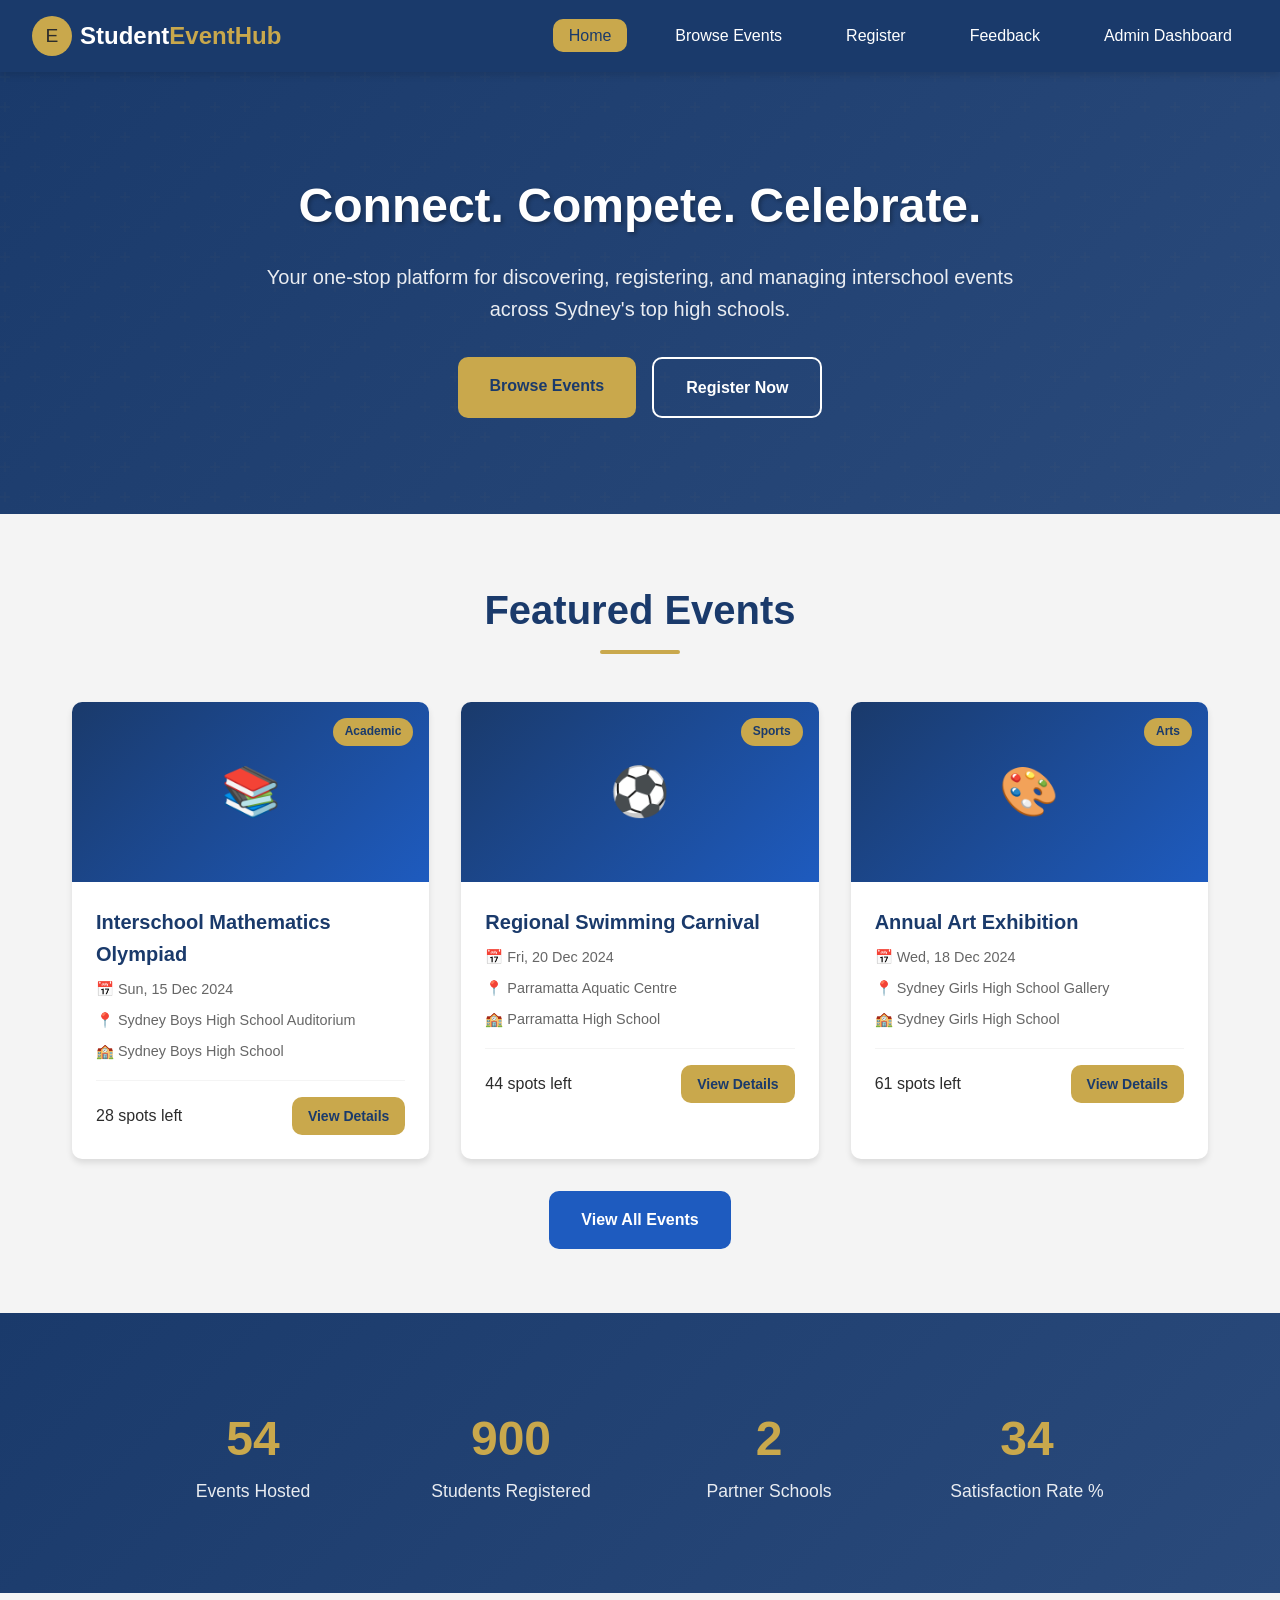
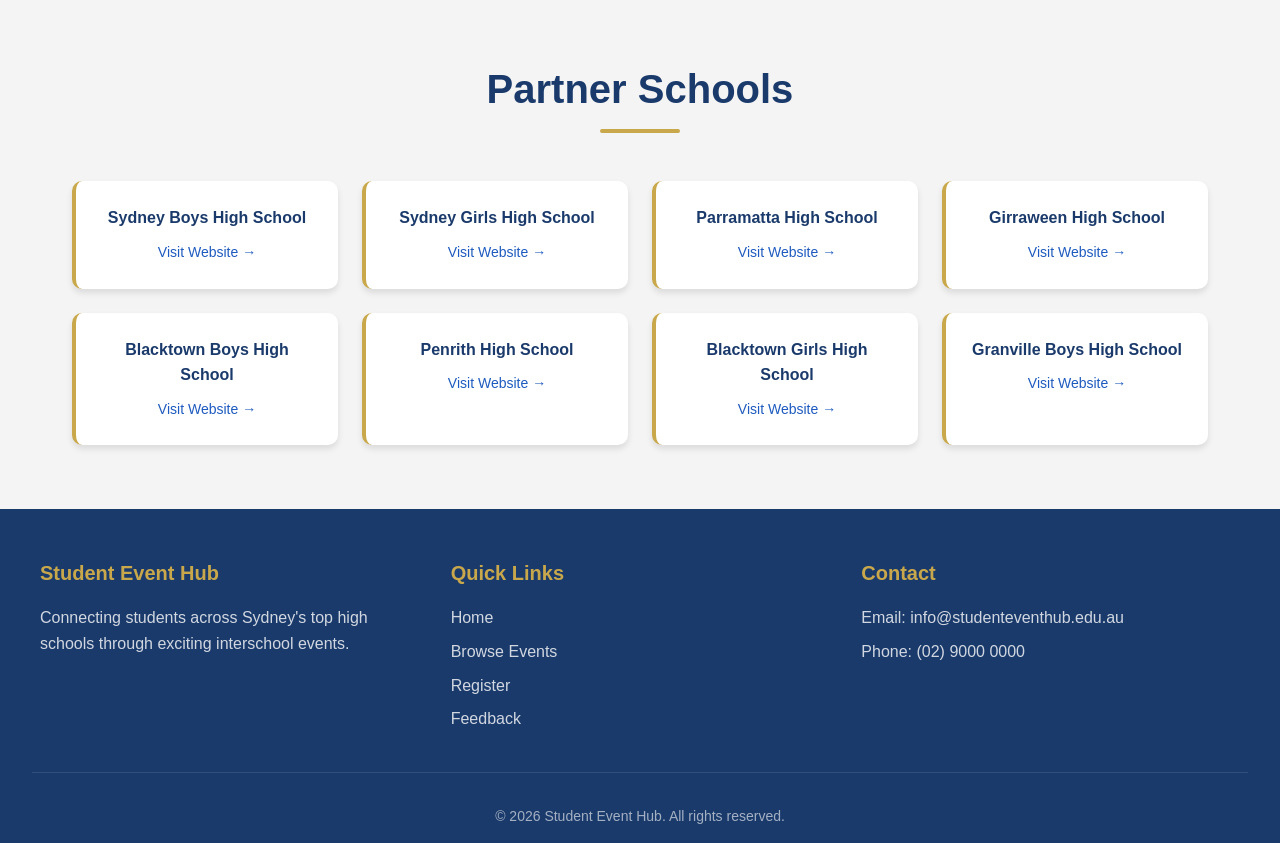
==== commit c51f52d7: "Update index.html" ====
--- a/index.html
+++ b/index.html
@@ -107,7 +107,7 @@
       </div>
     </div>
     <div class="footer-bottom">
-      <p>&copy; 2024 Student Event Hub. All rights reserved.</p>
+      <p>&copy; 2026 Student Event Hub. All rights reserved.</p>
     </div>
   </footer>
 
